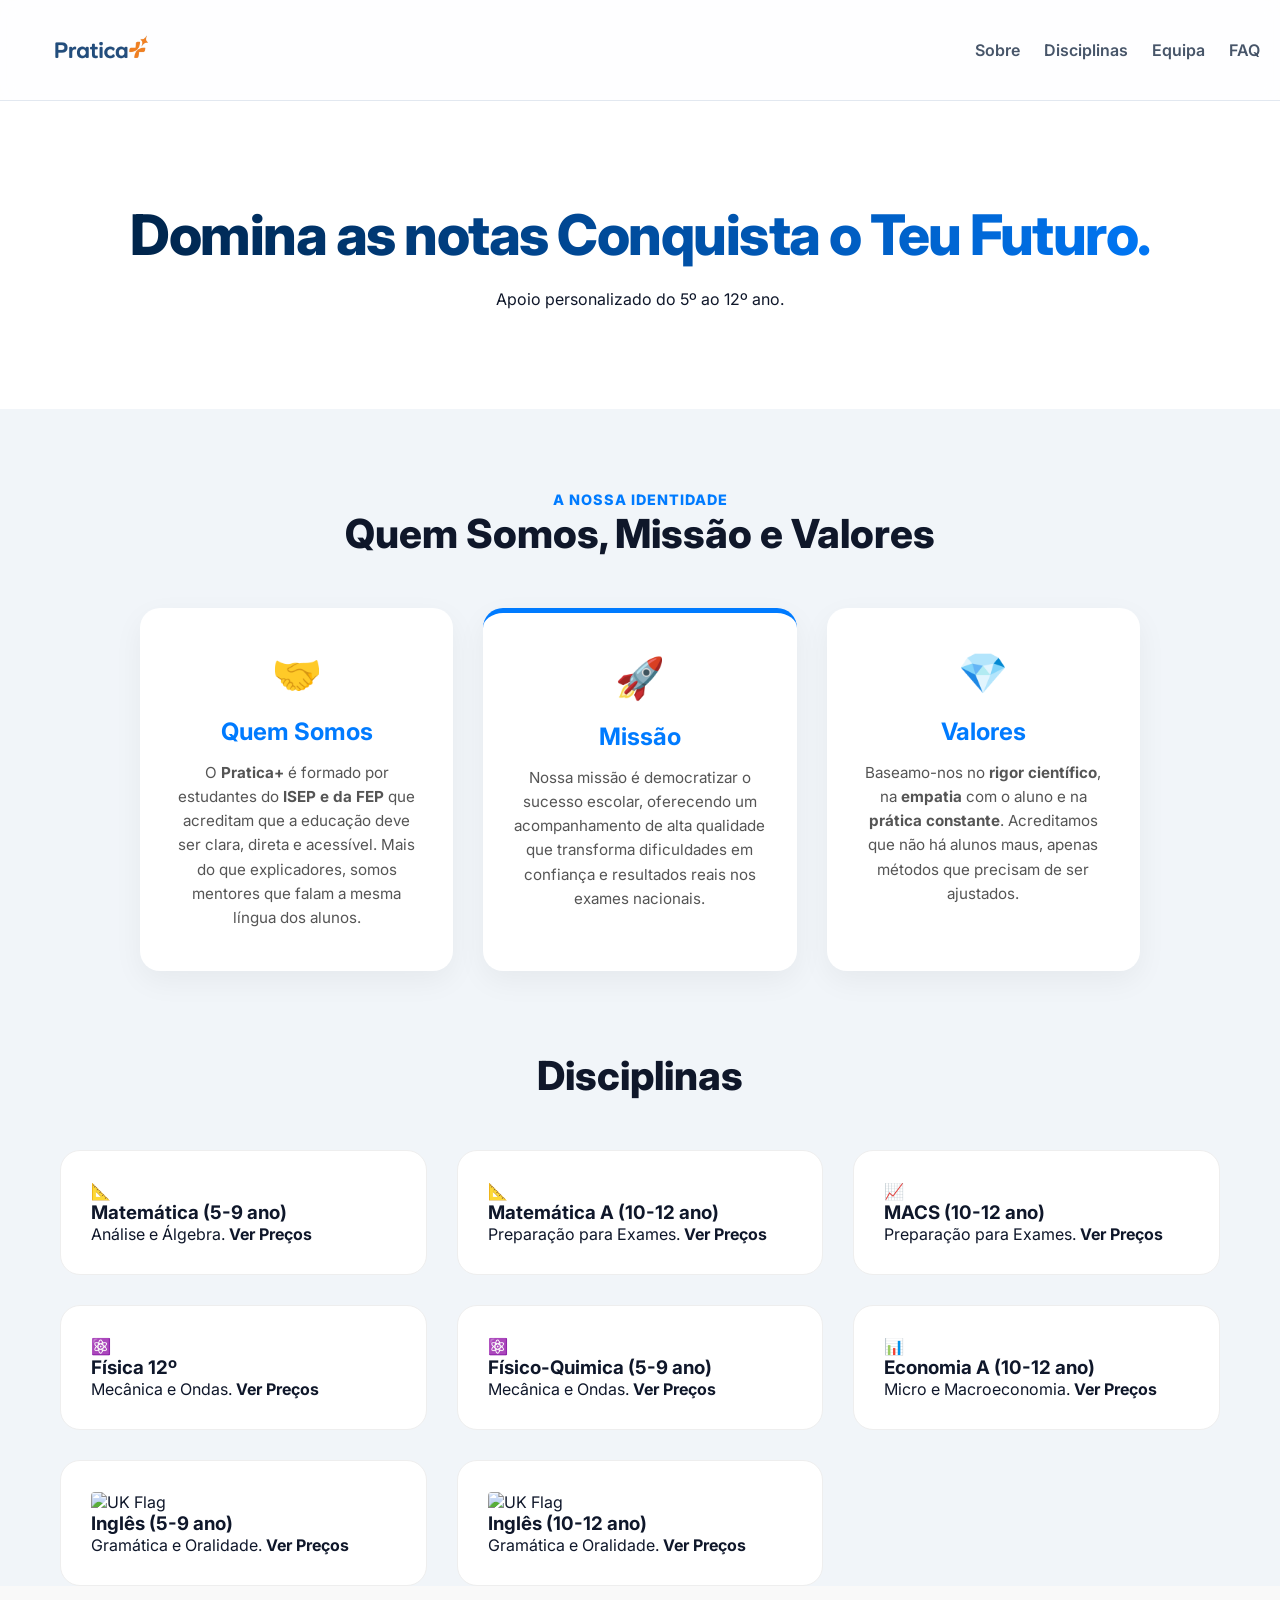
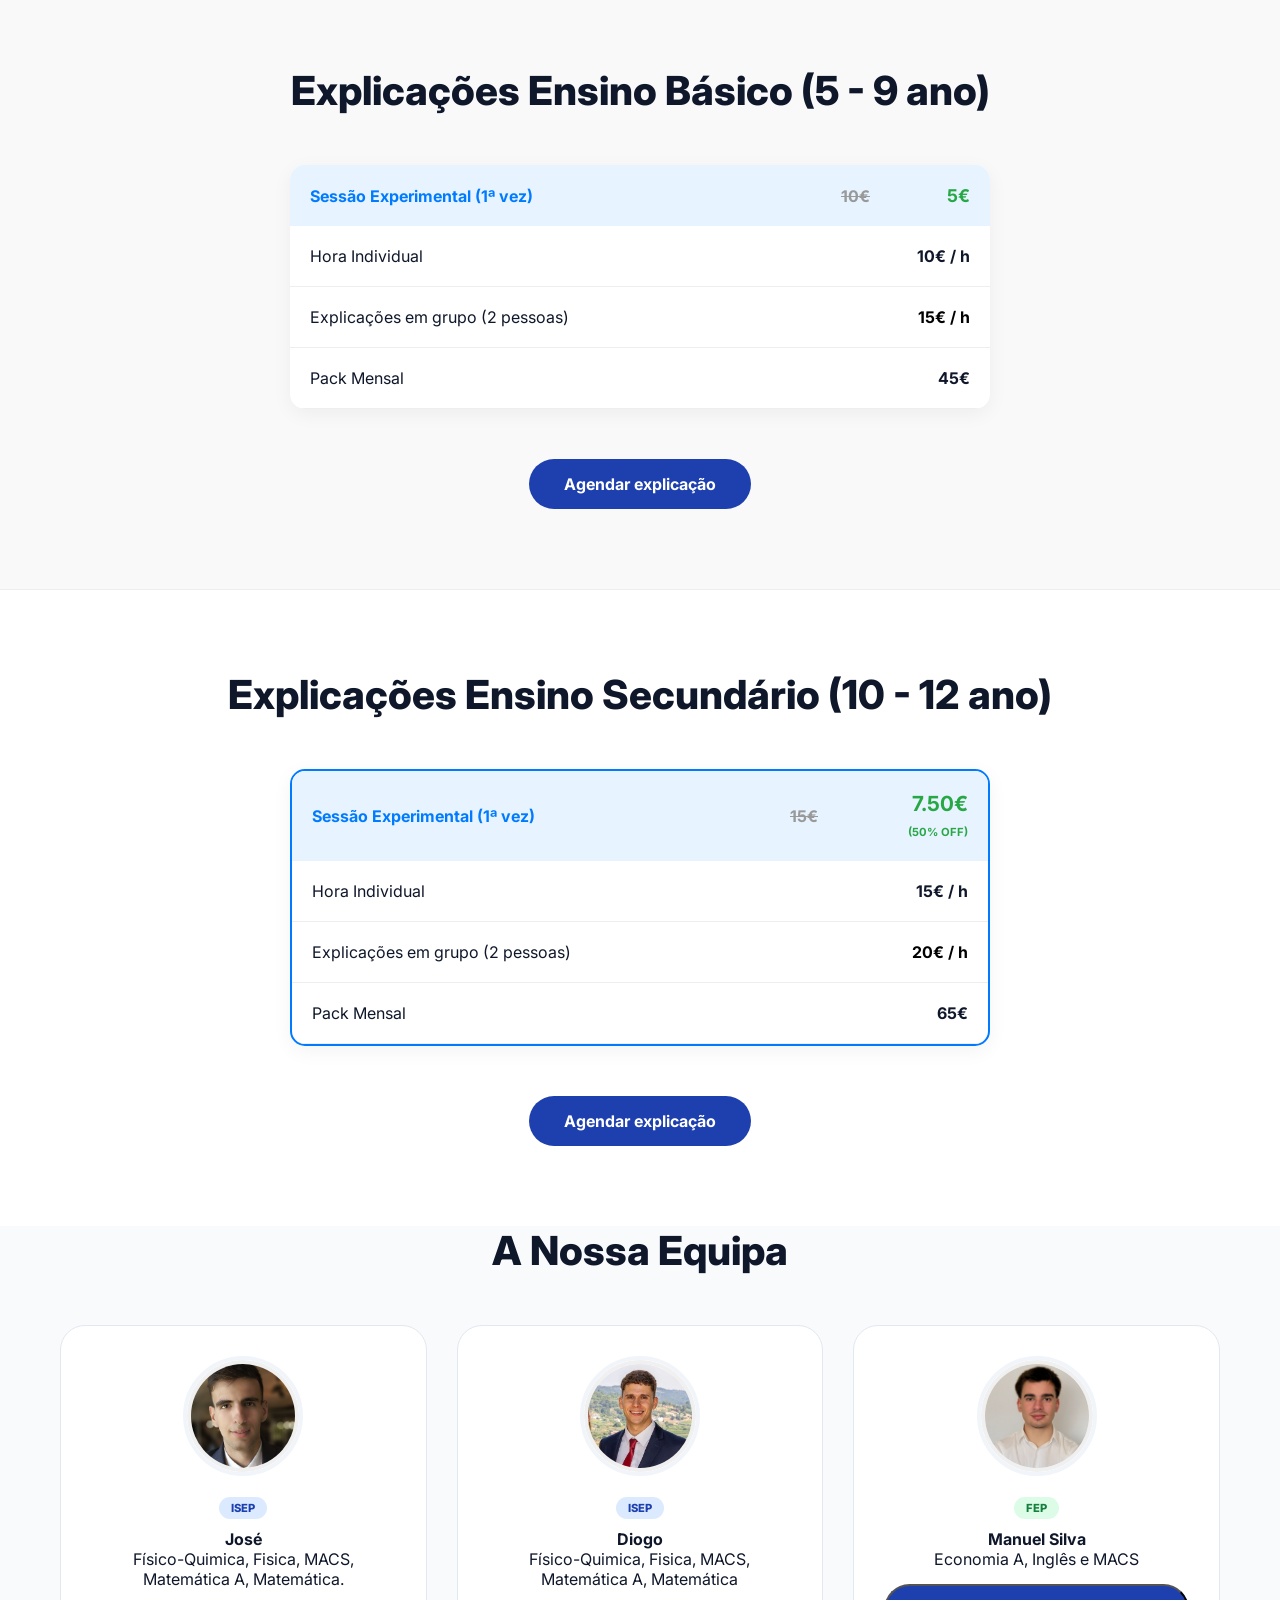
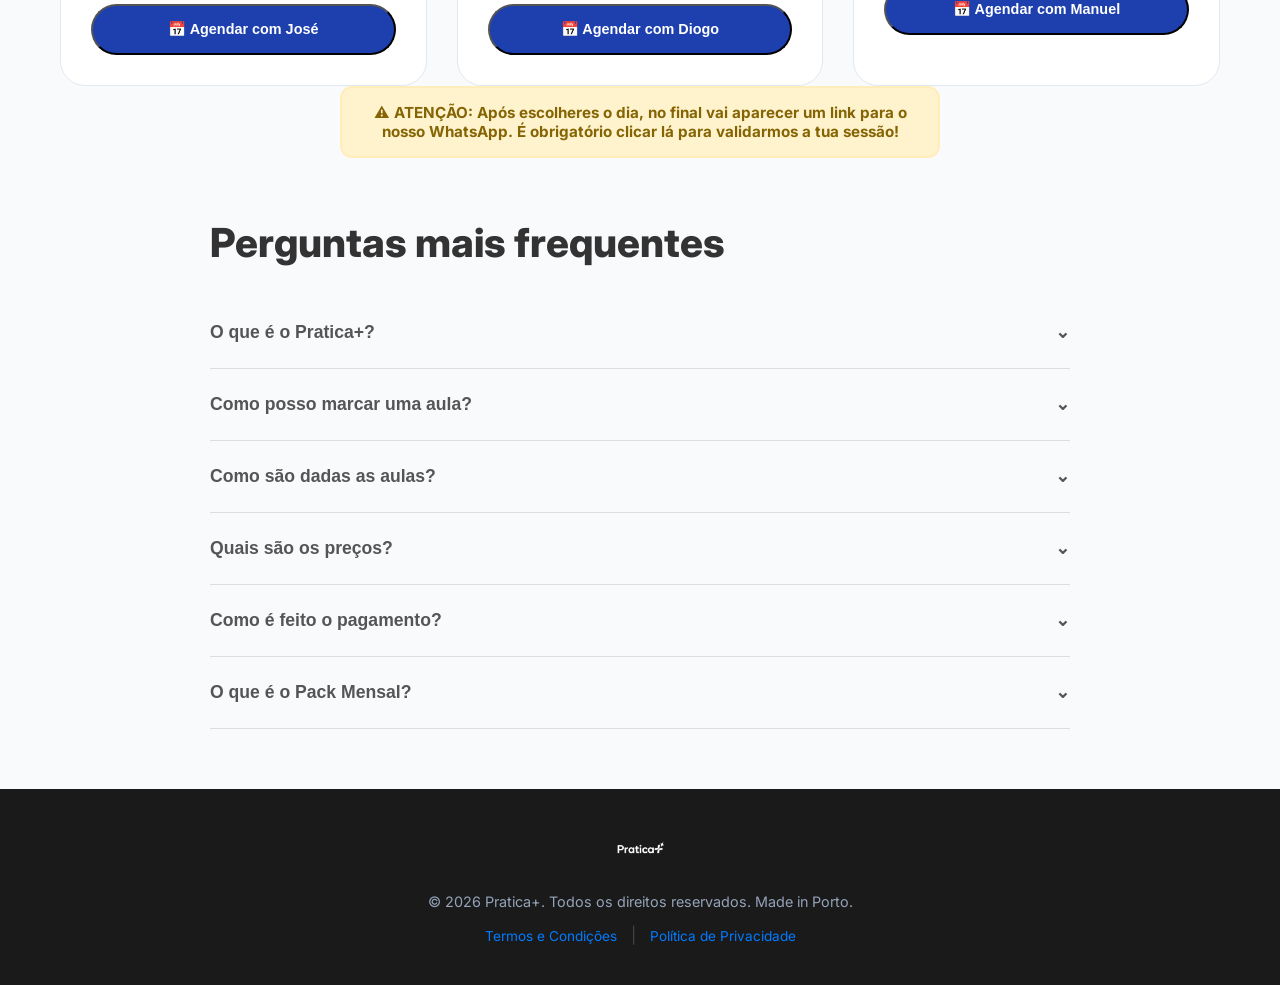
==== index.html @ 40b3d59c "adicionado termos e privacidade" ====
<!DOCTYPE html>
<html lang="pt">
<head>
    <meta charset="UTF-8">
    <meta name="viewport" content="width=device-width, initial-scale=1.0">
    <title>Pratica+</title>
    <link rel="icon" type="image/png" href="imagens/pratica.png">
    
    <link href="https://fonts.googleapis.com/css2?family=Inter:wght@400;600;700;800&display=swap" rel="stylesheet">
    <link rel="stylesheet" href="index.css">
</head>


<body>
<a href="javascript:void(0);" onclick="window.scrollTo({top: 0, behavior: 'smooth'});" id="backToTop" title="Voltar ao topo">
        <img src="imagens/pratica.png" alt="Pratica+"></a>
    <header class="navbar">
        <div class="logo"><img src="imagens/pratica.png"></span></div>
        <nav>
            <a href="#sobre">Sobre</a>
            <a href="#disciplinas">Disciplinas</a>
            <a href="#equipa">Equipa</a>
            <a href="#faq">FAQ</a>
          
        </nav>
    </header>

    <section class="hero">
        <h1>Domina as notas <span class="blue">Conquista o Teu Futuro.</span></h1>
        <p>Apoio personalizado do 5º ao 12º ano.</p>
       
    </section>

<section id="sobre" class="bg-light" style="padding: 80px 20px;">
    <div style="max-width: 1000px; margin: 0 auto; text-align: center;">
        <span style="color: #007bff; font-weight: 800; text-transform: uppercase; font-size: 0.9rem; letter-spacing: 1px;">A Nossa Identidade</span>
        <h2 class="section-title" style="margin-bottom: 50px;">Quem Somos, Missão e Valores</h2>

        <div class="sobre-grid" style="display: grid; grid-template-columns: repeat(auto-fit, minmax(300px, 1fr)); gap: 30px;">
            
            <div class="sobre-card">
                <div class="sobre-icon">🤝</div>
                <h3>Quem Somos</h3>
                <p>O <strong>Pratica+</strong> é formado por estudantes do <strong>ISEP e da FEP</strong> que acreditam que a educação deve ser clara, direta e acessível. Mais do que explicadores, somos mentores que falam a mesma língua dos alunos.</p>
            </div>

            <div class="sobre-card" style="border-top: 5px solid #007bff;">
                <div class="sobre-icon">🚀</div>
                <h3>Missão</h3>
                <p>Nossa missão é democratizar o sucesso escolar, oferecendo um acompanhamento de alta qualidade que transforma dificuldades em confiança e resultados reais nos exames nacionais.</p>
            </div>

            <div class="sobre-card">
                <div class="sobre-icon">💎</div>
                <h3>Valores</h3>
                <p>Baseamo-nos no <strong>rigor científico</strong>, na <strong>empatia</strong> com o aluno e na <strong>prática constante</strong>. Acreditamos que não há alunos maus, apenas métodos que precisam de ser ajustados.</p>
            </div>

        </div>
    </div>
</section>
   <section id="disciplinas" class="bg-light">
        <h2 class="section-title">Disciplinas</h2>
        <div class="grid">
    <a href="#detalhes-exatas" class="card-link">
        <div class="card">
            <div class="icon">📐</div>
            <h3>Matemática (5-9 ano)</h3>
            <p>Análise e Álgebra. <strong>Ver Preços</strong></p>
        </div>
    </a>

    <a href="#detalhes-humanas" class="card-link">
        <div class="card">
            <div class="icon">📐</div>
            <h3>Matemática A (10-12 ano)</h3>
            <p>Preparação para Exames. <strong>Ver Preços</strong></p>
        </div>
    </a>
    <a href="#detalhes-humanas" class="card-link">
        <div class="card">
            <div class="icon">📈</div>
            <h3>MACS (10-12 ano)</h3>
            <p>Preparação para Exames. <strong>Ver Preços</strong></p>
        </div>
    </a>
    
    <a href="#detalhes-humanas" class="card-link">
        <div class="card">
            <div class="icon">⚛️</div>
            <h3>Física 12º</h3>
            <p>Mecânica e Ondas. <strong>Ver Preços</strong></p>
        </div>
    </a>
    <a href="#detalhes-exatas" class="card-link">
        <div class="card">
            <div class="icon">⚛️</div>
            <h3>Físico-Quimica (5-9 ano)</h3>
            <p>Mecânica e Ondas. <strong>Ver Preços</strong></p>
        </div>
    </a>
    <a href="#detalhes-humanas" class="card-link">
        <div class="card">
            <div class="icon">📊</div>
            <h3>Economia A (10-12 ano)</h3>
            <p>Micro e Macroeconomia. <strong>Ver Preços</strong></p>
        </div>
    </a>

      <a href="#detalhes-exatas" class="card-link">
    <div class="card">
        <div class="icon">
            <img src="https://flagcdn.com/w80/gb.png" 
                 alt="UK Flag" 
                 style="width: 45px; height: auto; border-radius: 4px; vertical-align: middle;">
        </div>
        <h3>Inglês (5-9 ano)</h3>
        <p>Gramática e Oralidade. <strong>Ver Preços</strong></p>
    </div>

    <a href="#detalhes-humanas" class="card-link">
    <div class="card">
        <div class="icon">
            <img src="https://flagcdn.com/w80/gb.png" 
                 alt="UK Flag" 
                 style="width: 45px; height: auto; border-radius: 4px; vertical-align: middle;">
        </div>
        <h3>Inglês (10-12 ano)</h3>
        <p>Gramática e Oralidade. <strong>Ver Preços</strong></p>
    </div>
</a>
</div>

<style>
    .card-link { text-decoration: none; color: inherit; display: block; }
    .card:hover { transform: translateY(-5px); border-color: #007bff; transition: 0.3s; }
</style>
    </section>

<section id="detalhes-exatas" style="padding: 80px 20px; background: #f9f9f9; text-align: center; border-bottom: 1px solid #eee;">
    <h2 class="section-title">Explicações Ensino Básico (5 - 9 ano)</h2>
    

    <div class="tabela-container" style="max-width: 700px; margin: 30px auto; background: white; border-radius: 15px; box-shadow: 0 5px 20px rgba(0,0,0,0.05); overflow: hidden;">
        <table style="width: 100%; border-collapse: collapse; text-align: left;">
            <tr style="background: #e7f3ff; color: #007bff; font-weight: bold;">
                <td style="padding: 20px;">Sessão Experimental (1ª vez)</td>
                <td style="padding: 20px; text-decoration: line-through; color: #999; text-align: right;">10€</td>
                <td style="padding: 20px; color: #28a745; font-size: 1.1rem; text-align: right; width: 100px; white-space: nowrap;">
    5€
</td>
            </tr>
            <tr style="border-bottom: 1px solid #eee;">
                <td style="padding: 20px;">Hora Individual</td>
                <td style="padding: 20px; text-align: right;"></td>
                <td style="padding: 20px; font-weight: bold; text-align: right;">10€ / h</td>
            </tr>
            <tr style="border-bottom: 1px solid #eee;">
                <td style="padding: 20px;">Explicações em grupo (2 pessoas)</td>
                <td style="padding: 20px; text-align: right;"></td>
                <td style="padding: 20px; font-weight: bold; color: #000; text-align: right;">15€ / h</td>
            </tr>
             <tr style="border-bottom: 1px solid #eee;">
                <td style="padding: 20px;">Pack Mensal</td>
                <td style="padding: 20px; text-align: right;"></td>
                <td style="padding: 20px; font-weight: bold; text-align: right;">45€ </td>
            </tr>
        </table>
    </div>
    <a href="#equipa" class="btn-main">Agendar explicação</a>
</section>

<section id="detalhes-humanas" style="padding: 80px 20px; background: #ffffff; text-align: center;">
    <h2 class="section-title">Explicações Ensino Secundário (10 - 12 ano)</h2>
    

    <div class="tabela-container" style="max-width: 700px; margin: 30px auto; background: white; border-radius: 15px; border: 2px solid #007bff; box-shadow: 0 5px 20px rgba(0,0,0,0.05); overflow: hidden;">
        <table style="width: 100%; border-collapse: collapse; text-align: left;">
            <tr style="background: #e7f3ff; color: #007bff; font-weight: bold;">
                <td style="padding: 20px;">Sessão Experimental (1ª vez)</td>
                <td style="padding: 20px; text-decoration: line-through; color: #999; text-align: right;">15€</td>
                <td style="padding: 20px; color: #28a745; font-size: 1.3rem; text-align: right; width: 150px;">7.50€ <br><small style="font-size: 0.7rem;">(50% OFF)</small></td>
            </tr>
            <tr style="border-bottom: 1px solid #eee;">
                <td style="padding: 20px;">Hora Individual</td>
                <td style="padding: 20px; text-align: right;"></td>
                <td style="padding: 20px; font-weight: bold; text-align: right;">15€ / h</td>
            </tr>
            <tr style="border-bottom: 1px solid #eee;">
                <td style="padding: 20px;">Explicações em grupo (2 pessoas)</td>
                <td style="padding: 20px; text-align: right;"></td>
                <td style="padding: 20px; font-weight: bold; color: #000; text-align: right;">20€ / h</td>
            </tr>
             <tr style="border-bottom: 1px solid #eee;">
                <td style="padding: 20px;">Pack Mensal</td>
                <td style="padding: 20px; text-align: right;"></td>
                <td style="padding: 20px; font-weight: bold; text-align: right;">65€ </td>
            </tr>
        </table>
    </div>
    <a href="#equipa" class="btn-main">Agendar explicação</a>
</section>

    <section id="equipa">
    <h2 class="section-title">A Nossa Equipa</h2>
    <div class="team-grid">
        <div class="member">
            <div class="photo-container">
                <img src="imagens/ze.png" alt="José" class="member-photo">
            </div>
            <span class="tag isep">ISEP</span>
            <h4>José</h4>
            <p>Físico-Quimica, Fisica, MACS, Matemática A, Matemática.</p>
            <button onclick="jose()" class="btn-main" style="margin-top: 15px; width: 100%; font-size: 0.9rem; cursor: pointer;">
                📅 Agendar com José
            </button>
        </div>

        <div class="member">
            <div class="photo-container">
                <img src="imagens/diogo.jpeg" alt="Diogo" class="member-photo">
            </div>
            <span class="tag isep">ISEP</span>
            <h4>Diogo</h4>
            <p>Físico-Quimica, Fisica, MACS, Matemática A, Matemática</p>
            <button onclick="diogo()" class="btn-main" style="margin-top: 15px; width: 100%; font-size: 0.9rem; cursor: pointer;">
                📅 Agendar com Diogo
            </button>
        </div>

        <div class="member">
            <div class="photo-container">
                <img src="imagens/manu.jpg" alt="Manuel Silva" class="member-photo">
            </div>
            <span class="tag fep">FEP</span>
            <h4>Manuel Silva</h4>
            <p>Economia A, Inglês e MACS</p>
            <button onclick="manu()" class="btn-main" style="margin-top: 15px; width: 100%; font-size: 0.9rem; cursor: pointer;">
                📅 Agendar com Manuel
            
            </button>
        </div>
    </div>
</section>



    <div style="background: #fff3cd; color: #856404; padding: 15px; border-radius: 12px; max-width: 600px; margin: 0 auto; border: 2px solid #ffeeba; text-align: center;">
        <p style="margin: 0; font-weight: bold; font-size: 0.95rem;">
            ⚠️ ATENÇÃO: Após escolheres o dia, no final vai aparecer um link para o nosso WhatsApp. 
            É obrigatório clicar lá para validarmos a tua sessão!
        </p>
    </div>
</section>

<link href="https://assets.calendly.com/assets/external/widget.css" rel="stylesheet">
<script src="https://assets.calendly.com/assets/external/widget.js" type="text/javascript" async></script>

<script>
    function abrirCalendario() {
        // Verifica se o script do Calendly carregou antes de tentar abrir
        if (typeof Calendly !== 'undefined') {
            Calendly.initPopupWidget({
                url: 'https://calendly.com/pratica-mais-26'
            });
        } else {
            // Se o script falhar por causa do navegador, ele abre o link numa nova aba
            window.open('https://calendly.com/pratica-mais-26', '_blank');
        }
        return false;
    }
</script>

 <section id="faq" style="padding: 60px 20px; max-width: 900px; margin: 0 auto; font-family: 'Inter', sans-serif;">
    <h2 class="section-title" style="text-align: left; margin-bottom: 30px; color: #333;">Perguntas mais frequentes</h2>
    
    <div class="faq-container">
        <div class="faq-item" style="border-bottom: 1px solid #ddd; padding: 15px 0;">
            <button onclick="toggleFAQ(this)" style="width: 100%; background: none; border: none; display: flex; justify-content: space-between; align-items: center; cursor: pointer; padding: 10px 0; font-size: 1.1rem; font-weight: 600; color: #555; text-align: left;">
                O que é o Pratica+?
                <span class="icon">⌄</span>
            </button>
            <div class="faq-answer" style="max-height: 0; overflow: hidden; transition: max-height 0.3s ease-out; color: #666; line-height: 1.6;">
                <p style="padding-top: 10px;">O Pratica+ é um projeto de apoio escolar focado em resultados, criado por estudantes do ISEP e da FEP para ajudar alunos do 5º ao 12º ano a superar dificuldades e subir as notas.</p>
            </div>
        </div>

        <div class="faq-item" style="border-bottom: 1px solid #ddd; padding: 15px 0;">
            <button onclick="toggleFAQ(this)" style="width: 100%; background: none; border: none; display: flex; justify-content: space-between; align-items: center; cursor: pointer; padding: 10px 0; font-size: 1.1rem; font-weight: 600; color: #555; text-align: left;">
                Como posso marcar uma aula?
                <span class="icon">⌄</span>
            </button>
            <div class="faq-answer" style="max-height: 0; overflow: hidden; transition: max-height 0.3s ease-out; color: #666; line-height: 1.6;">
                <p style="padding-top: 10px;">Basta clicares no botão "Agendar" do teu explicador favorito. Escolhes o horário no calendário e, no final, falas connosco pelo WhatsApp para validar!</p>
            </div>
        </div>

        <div class="faq-item" style="border-bottom: 1px solid #ddd; padding: 15px 0;">
            <button onclick="toggleFAQ(this)" style="width: 100%; background: none; border: none; display: flex; justify-content: space-between; align-items: center; cursor: pointer; padding: 10px 0; font-size: 1.1rem; font-weight: 600; color: #555; text-align: left;">
                Como são dadas as aulas?
                <span class="icon">⌄</span>
            </button>
            <div class="faq-answer" style="max-height: 0; overflow: hidden; transition: max-height 0.3s ease-out; color: #666; line-height: 1.6;">
                <p style="padding-top: 10px;">As aulas são online e focadas na resolução de exercícios práticos e esclarecimento de dúvidas específicas da matéria dada na escola.</p>
            </div>
        </div>

        <div class="faq-item" style="border-bottom: 1px solid #ddd; padding: 15px 0;">
            <button onclick="toggleFAQ(this)" style="width: 100%; background: none; border: none; display: flex; justify-content: space-between; align-items: center; cursor: pointer; padding: 10px 0; font-size: 1.1rem; font-weight: 600; color: #555; text-align: left;">
                Quais são os preços?
                <span class="icon">⌄</span>
            </button>
            <div class="faq-answer" style="max-height: 0; overflow: hidden; transition: max-height 0.3s ease-out; color: #666; line-height: 1.6;">
                <p style="padding-top: 10px;">Temos preços a partir de 10€/h, com 50% de desconto na primeira sessão experimental. Consulta as tabelas de cada disciplina acima para mais detalhes.</p>
            </div>
        </div>
         <div class="faq-item" style="border-bottom: 1px solid #ddd; padding: 15px 0;">
            <button onclick="toggleFAQ(this)" style="width: 100%; background: none; border: none; display: flex; justify-content: space-between; align-items: center; cursor: pointer; padding: 10px 0; font-size: 1.1rem; font-weight: 600; color: #555; text-align: left;">
                Como é feito o pagamento?
                <span class="icon">⌄</span>
            </button>
            <div class="faq-answer" style="max-height: 0; overflow: hidden; transition: max-height 0.3s ease-out; color: #666; line-height: 1.6;">
                    <p style="padding-top: 10px;">O pagamento é feito através do MBway após a confirmação da marcação da aula com o professor.</p>
                </div>
            </div>
        </div>
        </div>
         <div class="faq-item" style="border-bottom: 1px solid #ddd; padding: 15px 0;">
            <button onclick="toggleFAQ(this)" style="width: 100%; background: none; border: none; display: flex; justify-content: space-between; align-items: center; cursor: pointer; padding: 10px 0; font-size: 1.1rem; font-weight: 600; color: #555; text-align: left;">
                O que é o Pack Mensal?
                <span class="icon">⌄</span>
            </button>
            <div class="faq-answer" style="max-height: 0; overflow: hidden; transition: max-height 0.3s ease-out; color: #666; line-height: 1.6;">
                    <p style="padding-top: 10px;">O Pack Mensal é um pacote que inclui 4 aulas individuais mais acompanhamento via online sempre que surjam dúvidas.</p>
                </div>
            </div>
        </div>
    </div>
</section>

    </div>
</section>

<footer style="background: #1a1a1b; color: #fff; padding: 40px 20px; text-align: center;">
    <div style="max-width: 1000px; margin: 0 auto;">
        <img src="imagens/pratica.png" alt="Pratica+" style="height: 40px; filter: brightness(0) invert(1); margin-bottom: 20px;">
        <p style="color: #94a3b8; font-size: 0.9rem;">&copy; 2026 Pratica+. Todos os direitos reservados. Made in Porto.</p>
        <div style="margin-top: 15px;">
            <a href="termos.html" style="color: #007bff; text-decoration: none; font-size: 0.85rem; margin: 0 10px;">Termos e Condições</a>
            <span style="color: #444;">|</span>
            <a href="termos.html#privacidade" style="color: #007bff; text-decoration: none; font-size: 0.85rem; margin: 0 10px;">Política de Privacidade</a>
        </div>
    </div>
</footer>

<script src="index.js"></script>
</body>
</html>
---- index.css ----
:root {
    --primary: #1e40af;
    --secondary: #15803d;
    --accent: #f97316;
    --dark: #0f172a;
    --light: #f8fafc;
}

* { margin: 0; padding: 0; box-sizing: border-box; }
body { font-family: 'Inter', sans-serif; background: var(--light); color: var(--dark); scroll-behavior: smooth; }

/* Navbar */
html {
    scroll-behavior: smooth;
}
#backToTop {
    position: fixed;
    bottom: 30px;
    right: 30px;
    width: 60px;
    height: 60px;
    background-color: white;
    border-radius: 50%;
    box-shadow: 0 4px 15px rgba(0,0,0,0.15);
    display: flex;
    align-items: center;
    justify-content: center;
    z-index: 1000;
    transition: all 0.3s ease;
    border: 2px solid #e7f3ff;
    padding: 10px;
    cursor: pointer; /* Garante que o rato vira a "mãozinha" */
    z-index: 9999;   /* Força o botão a ficar à frente de TUDO */
    text-decoration: none;
}

#backToTop img {
    width: 100%;
    height: auto;
    object-fit: contain;
}

#backToTop:hover {
    transform: translateY(-5px) scale(1.1);
    box-shadow: 0 6px 20px rgba(0,0,0,0.2);
    border-color: #007bff;
}

/* Container para permitir scroll se a tabela for maior que o ecrã */
.tabela-container {
    overflow-x: auto;
    width: 100%;
    -webkit-overflow-scrolling: touch; /* Scroll suave no iPhone */
}

table {
    min-width: 320px; /* Garante que a tabela não "encolhe" até ficar ilegível */
    border-collapse: collapse;
}

/* Ajuste para ecrãs pequenos */
@media (max-width: 480px) {
    td {
        padding: 12px 8px !important; /* Diminui o espaço interno das células */
        font-size: 0.85rem; /* Diminui um pouco o texto */
    }
    
    .tabela-container td:last-child {
        width: 80px !important; /* Dá um tamanho fixo menor à coluna do preço final */
    }
}

/* Garante que o scroll é suave ao clicar no link # */
html {
    scroll-behavior: smooth;
}
.sobre-card {
        background: white;
        padding: 40px 30px;
        border-radius: 20px;
        box-shadow: 0 10px 30px rgba(0,0,0,0.05);
        transition: transform 0.3s ease;
        text-align: center;
    }
    .sobre-card:hover {
        transform: translateY(-10px);
    }
    .sobre-icon {
        font-size: 2.5rem;
        margin-bottom: 20px;
    }
    .sobre-card h3 {
        color: #007bff;
        margin-bottom: 15px;
        font-size: 1.5rem;
    }
    .sobre-card p {
        color: #555;
        line-height: 1.6;
        font-size: 0.95rem;
    }
.navbar {
    background: white;
    /* REDUZI O PADDING VERTICAL PARA COMPENSAR A IMAGEM MAIOR */
    padding: 10px 5%;    /* Padding vertical reduzido para 0.1rem (antes era 0.5rem) */
    display: flex;
    justify-content: space-between; /* Empurra o logo para a esquerda e o menu para a direita */
    align-items: center;            /* Centraliza verticalmente o logo e o menu */
    position: sticky;
    top: 0;
    z-index: 100;
    border-bottom: 1px solid #e2e8f0;
    background: rgba(255, 255, 255, 0.8); /* Branco transparente */
    backdrop-filter: blur(10px); /* Efeito de vidro fosco */

    padding: 10px 20px;
    flex-wrap: wrap; /* Permite que os elementos "quebrem" para a linha de baixo se necessário */
}
.grid, .team-grid {
    display: grid;
    /* Isto diz: "Cria colunas com pelo menos 300px, mas se não houver espaço, mete só uma" */
    grid-template-columns: repeat(auto-fit, minmax(300px, 1fr));
    gap: 20px;
}
/* Regras para o logo e a imagem dentro dele (AUMENTADO) */
.logo {
    display: flex;
    align-items: center; /* Centraliza verticalmente se necessário */
    text-decoration: none; /* Remove sublinhado se houver um link */
    
    /* Outros ajustes opcionais: */
    margin-right: 15px;    /* Adiciona um espaço opcional entre o logo e o texto, se houver */
}
.logo img {
    /* ESTE É O AJUSTE PRINCIPAL PARA AUMENTAR O LOGO */
    height: auto;          /* Aumentei a altura para 60px (antes era 40px) */
    width: 160px;            /* Mantém a proporção da imagem (não a distorce) */
    
    /* Outros ajustes opcionais: */
    display: block;
    object-fit: contain;         /* Remove margens extras da imagem */
}
.blue { color: var(--primary); }
nav a { margin-left: 20px; text-decoration: none; color: #475569; font-weight: 600; transition: 0.3s; }
.btn-nav { background: var(--accent); color: white !important; padding: 8px 18px; border-radius: 50px; }

/* Hero */
.hero { padding: 100px 5%; text-align: center; background: white; }
.hero h1 { font-size: 3.5rem; font-weight: 800; margin-bottom: 20px; letter-spacing: -1.5px; background: linear-gradient(90deg, #001f3f, #007bff);
    -webkit-background-clip: text;
    background-clip: text;
    -webkit-text-fill-color: transparent;
    font-weight: 800;}
.btn-main { display: inline-block; background: var(--primary); color: white; padding: 15px 35px; border-radius: 50px; text-decoration: none; font-weight: 700; margin-top: 20px; transition: 0.3s; }

/* Grid e Cards */
.section-title { text-align: center; font-size: 2.5rem; margin-bottom: 50px; font-weight: 800; }
.bg-light { background: #f1f5f9; }
.grid, .team-grid { display: grid; grid-template-columns: repeat(auto-fit, minmax(280px, 1fr)); gap: 30px; max-width: 1200px; margin: 0 auto; padding: 0 20px; }

.card { background: white; padding: 30px; border-radius: 20px; border: 1px solid #e2e8f0; transition: 0.3s; transition: all 0.3s cubic-bezier(0.25, 0.8, 0.25, 1);
    border: 1px solid #eee; }
.card:hover { transform: translateY(-8px); box-shadow: 0 15px 30px rgba(0,0,0,0.1); border-color: #007bff; }

/* Equipa */
.member { background: white; padding: 30px; border-radius: 25px; text-align: center; border: 1px solid #e2e8f0; transition: 0.3s; }
.member:hover { border-color: var(--primary); }
.photo-container { width: 120px; height: 120px; margin: 0 auto 20px; border-radius: 50%; overflow: hidden; border: 4px solid #f1f5f9; }
.member-photo { width: 100%; height: 100%; object-fit: cover; border-radius: 50%; /* Círculo perfeito */
    object-fit: cover;
    border: 4px solid #f0f0f0;
    transition: border-color 0.3s; }
.tag { font-size: 0.7rem; font-weight: 800; padding: 4px 12px; border-radius: 50px; margin-bottom: 10px; display: inline-block; }
.isep { background: #dbeafe; color: var(--primary); }
.fep { background: #dcfce7; color: var(--secondary); }

/* Contacto */
/* Estilo para a nova secção de agendamento */
.calendly-inline-widget {
    margin-top: 30px;
    border-radius: 20px;
    overflow: hidden;
    border: 1px solid #020202;
    display: flex;
    justify-content: center;
    margin: 25px auto;
}

.suporte-agendamento {
    margin-top: 40px;
    padding-top: 20px;
    border-top: 1px solid rgba(255,255,255,0.1);
}

.btn-whatsapp-small {
    display: inline-block;
    background: #22c55e;
    color: white;
    padding: 10px 25px;
    border-radius: 50px;
    text-decoration: none;
    font-weight: 600;
    font-size: 0.9rem;
    margin-top: 15px;
    transition: 0.3s;
}

.btn-whatsapp-small:hover {
    background: #16a34a;
    transform: translateY(-2px);
}
footer { text-align: center; padding: 30px; color: #94a3b8; }
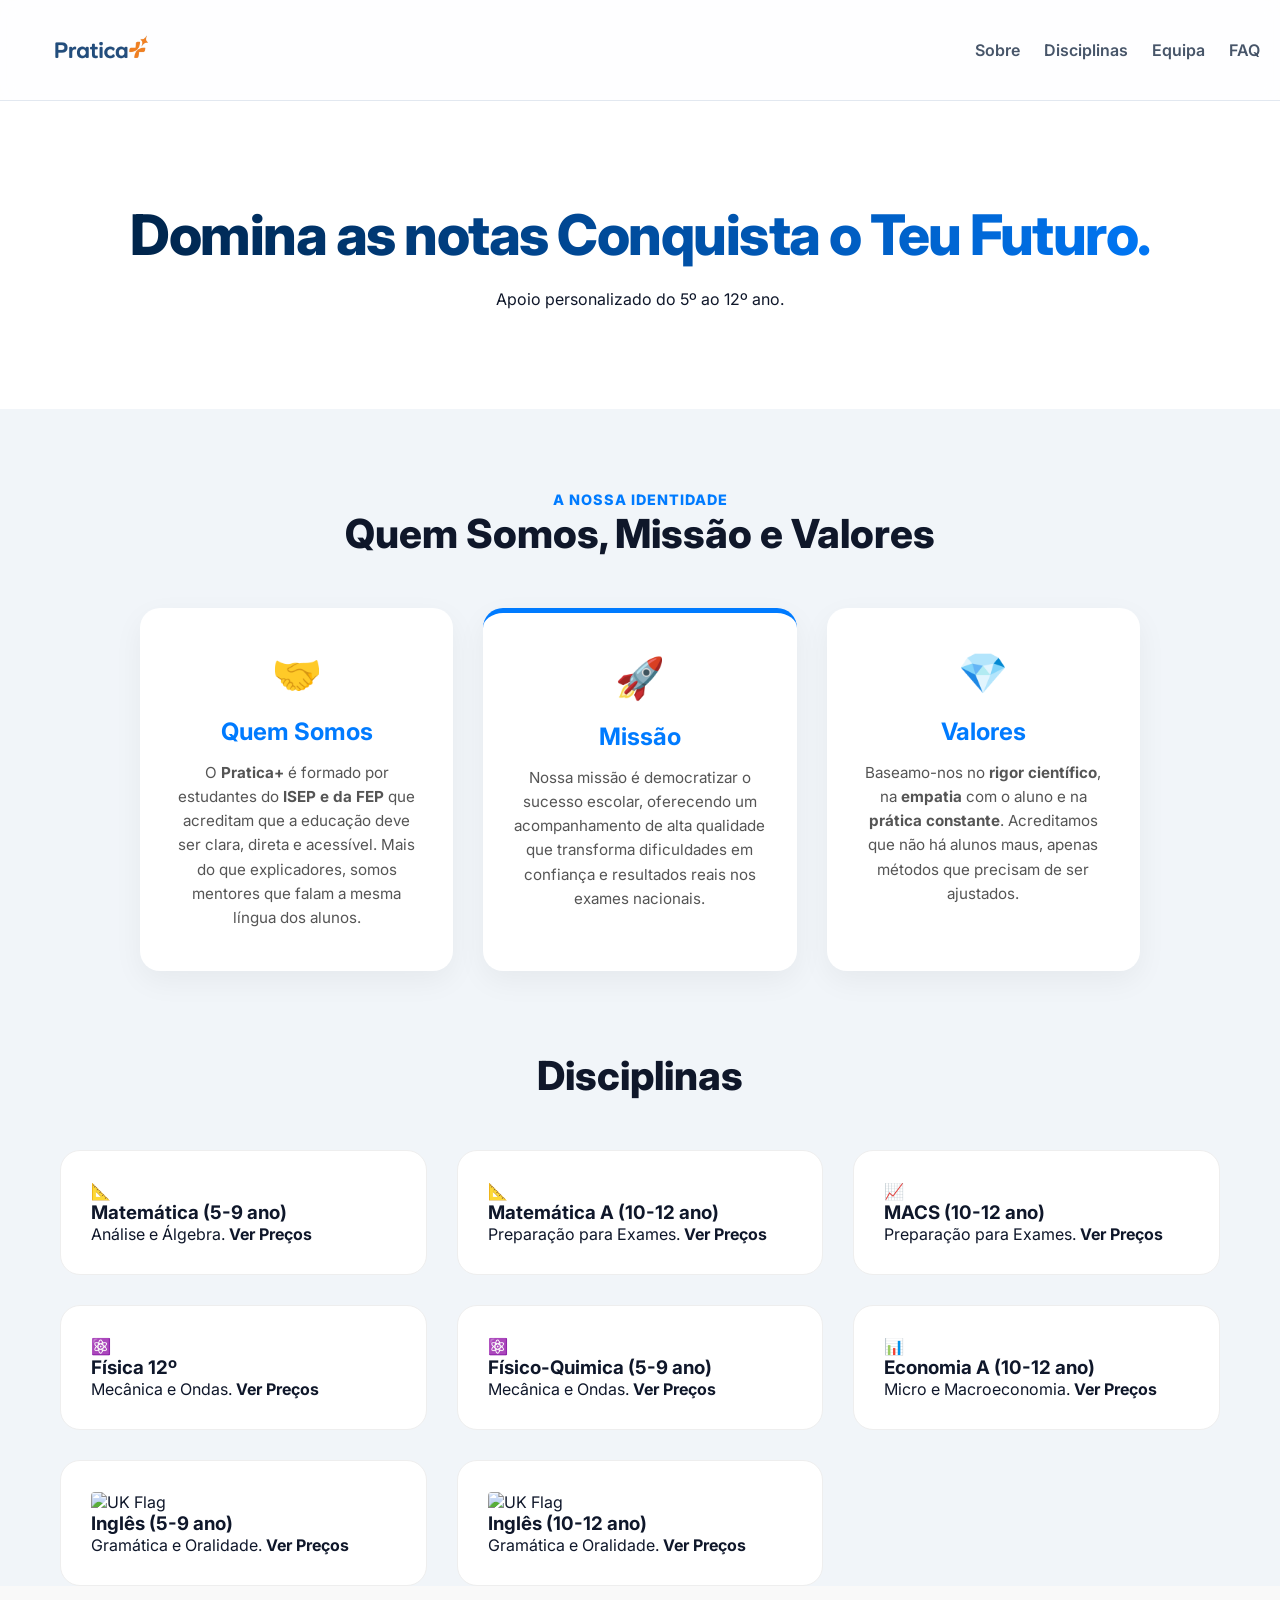
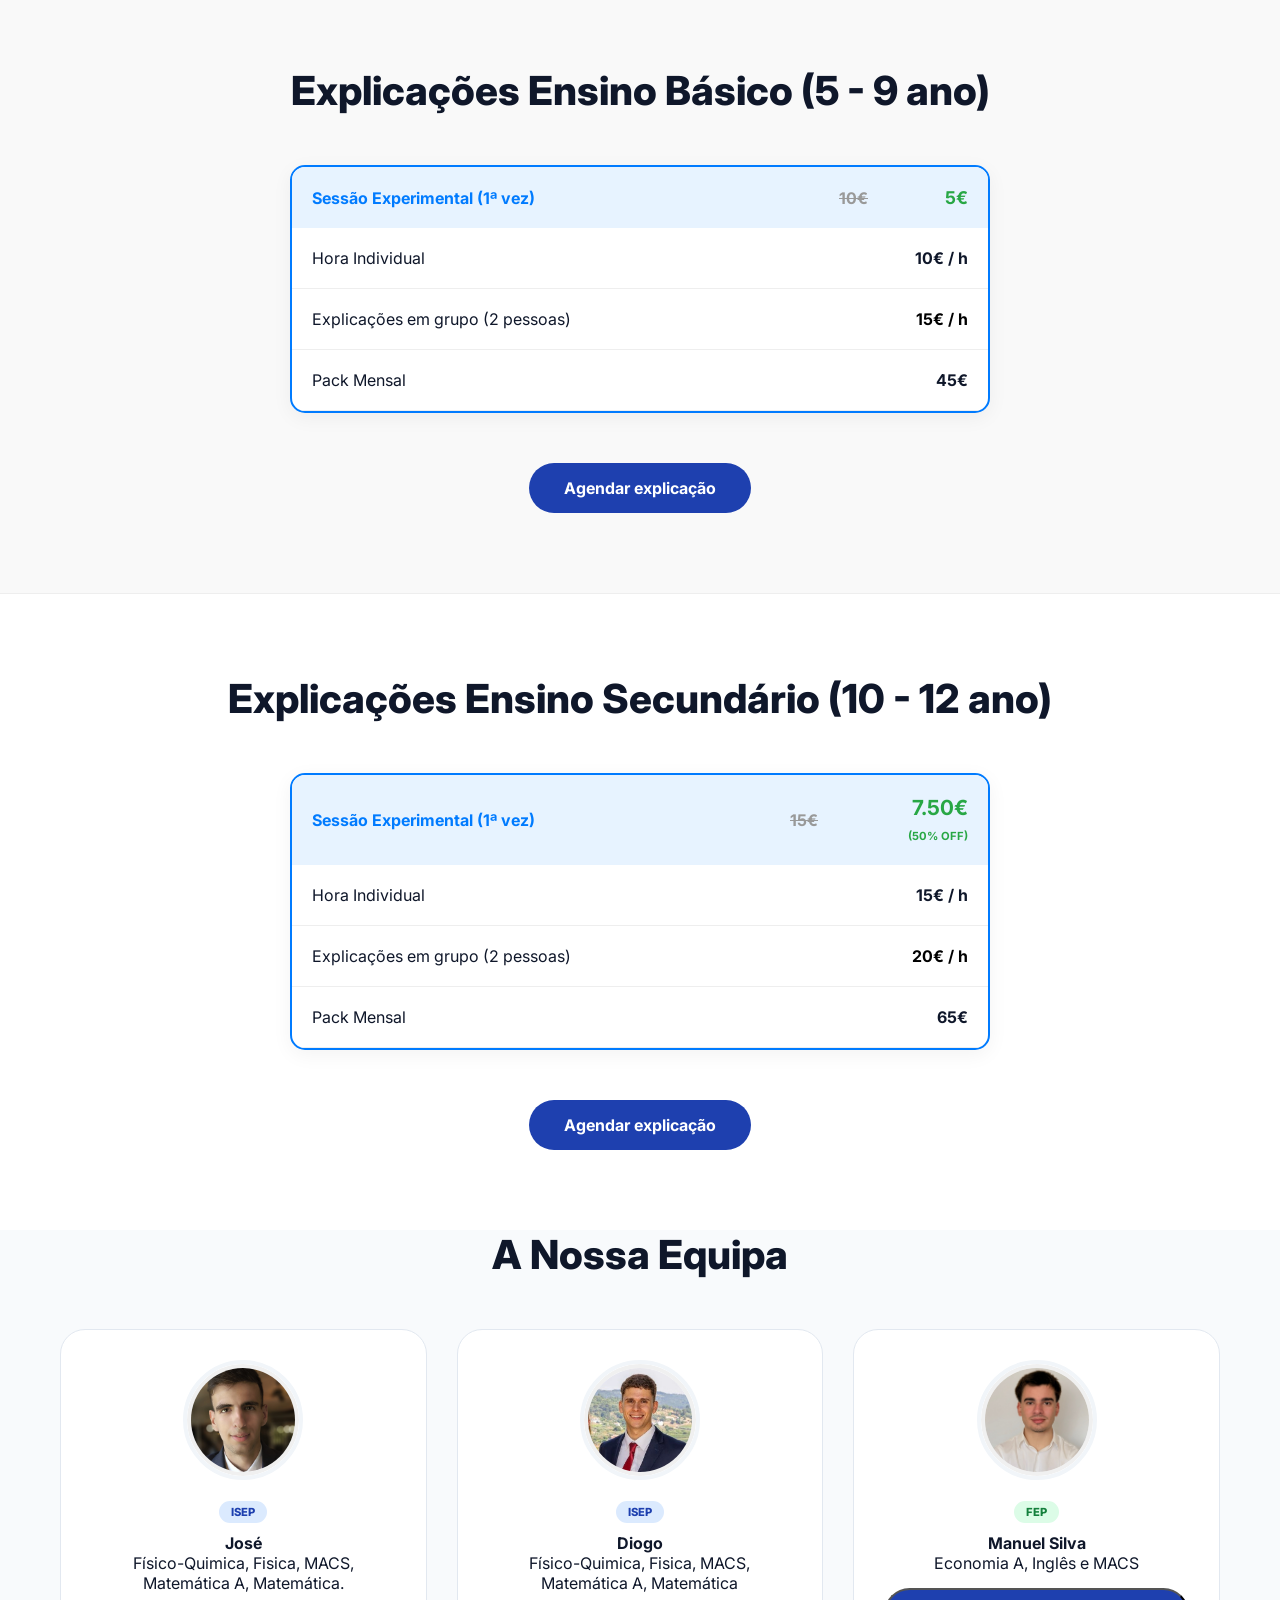
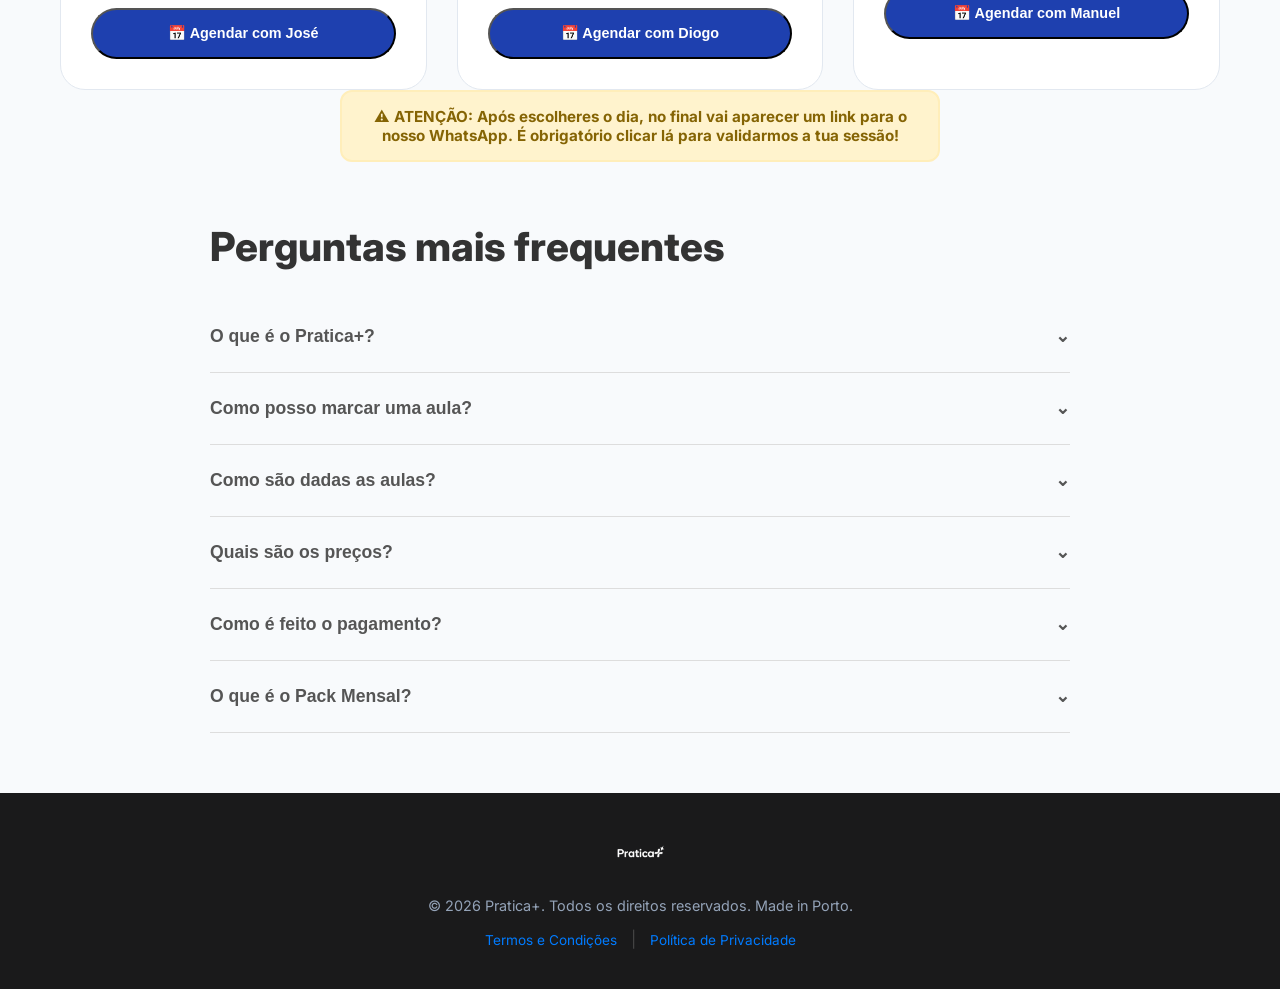
==== commit fff0c56e: "Tabelas iguais" ====
--- a/index.html
+++ b/index.html
@@ -141,7 +141,7 @@
     <h2 class="section-title">Explicações Ensino Básico (5 - 9 ano)</h2>
     
 
-    <div class="tabela-container" style="max-width: 700px; margin: 30px auto; background: white; border-radius: 15px; box-shadow: 0 5px 20px rgba(0,0,0,0.05); overflow: hidden;">
+    <div class="tabela-container" style="max-width: 700px; margin: 30px auto; background: white; border-radius: 15px; border: 2px solid #007bff; box-shadow: 0 5px 20px rgba(0,0,0,0.05); overflow: hidden;">
         <table style="width: 100%; border-collapse: collapse; text-align: left;">
             <tr style="background: #e7f3ff; color: #007bff; font-weight: bold;">
                 <td style="padding: 20px;">Sessão Experimental (1ª vez)</td>
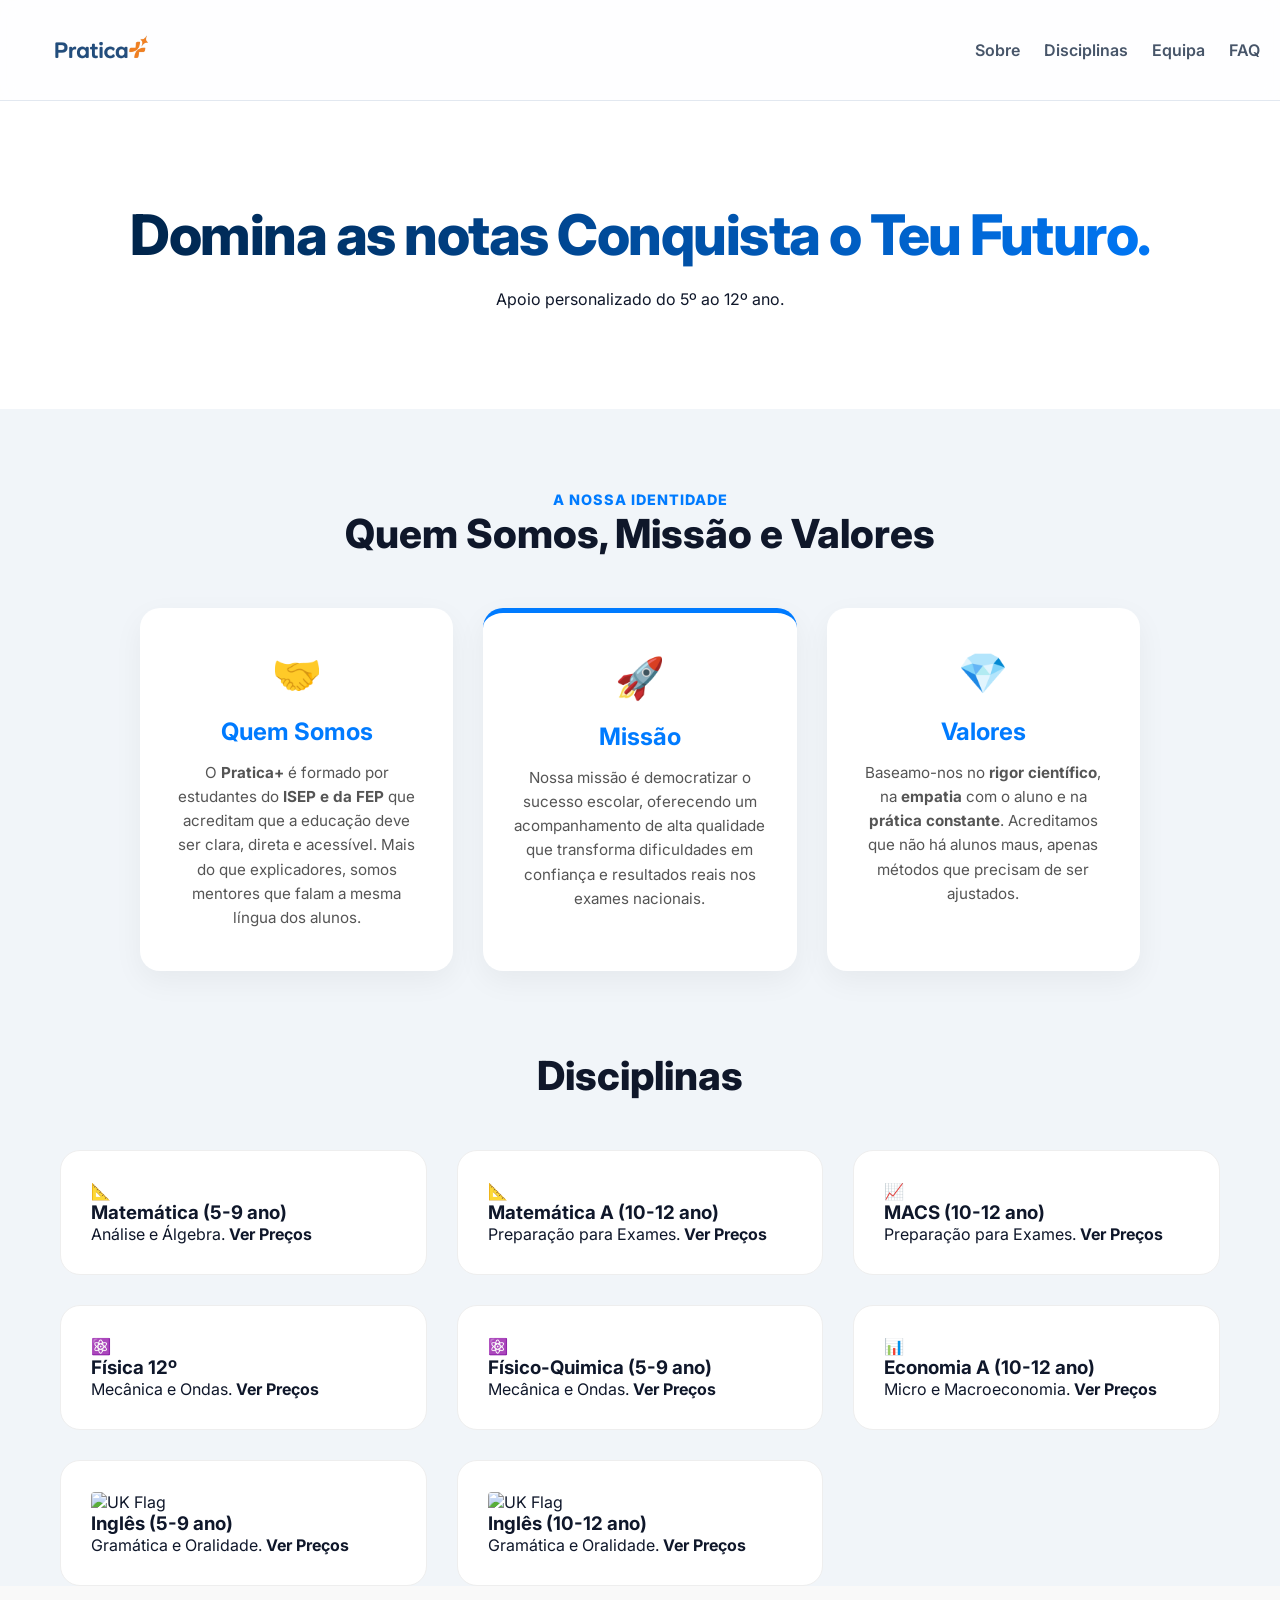
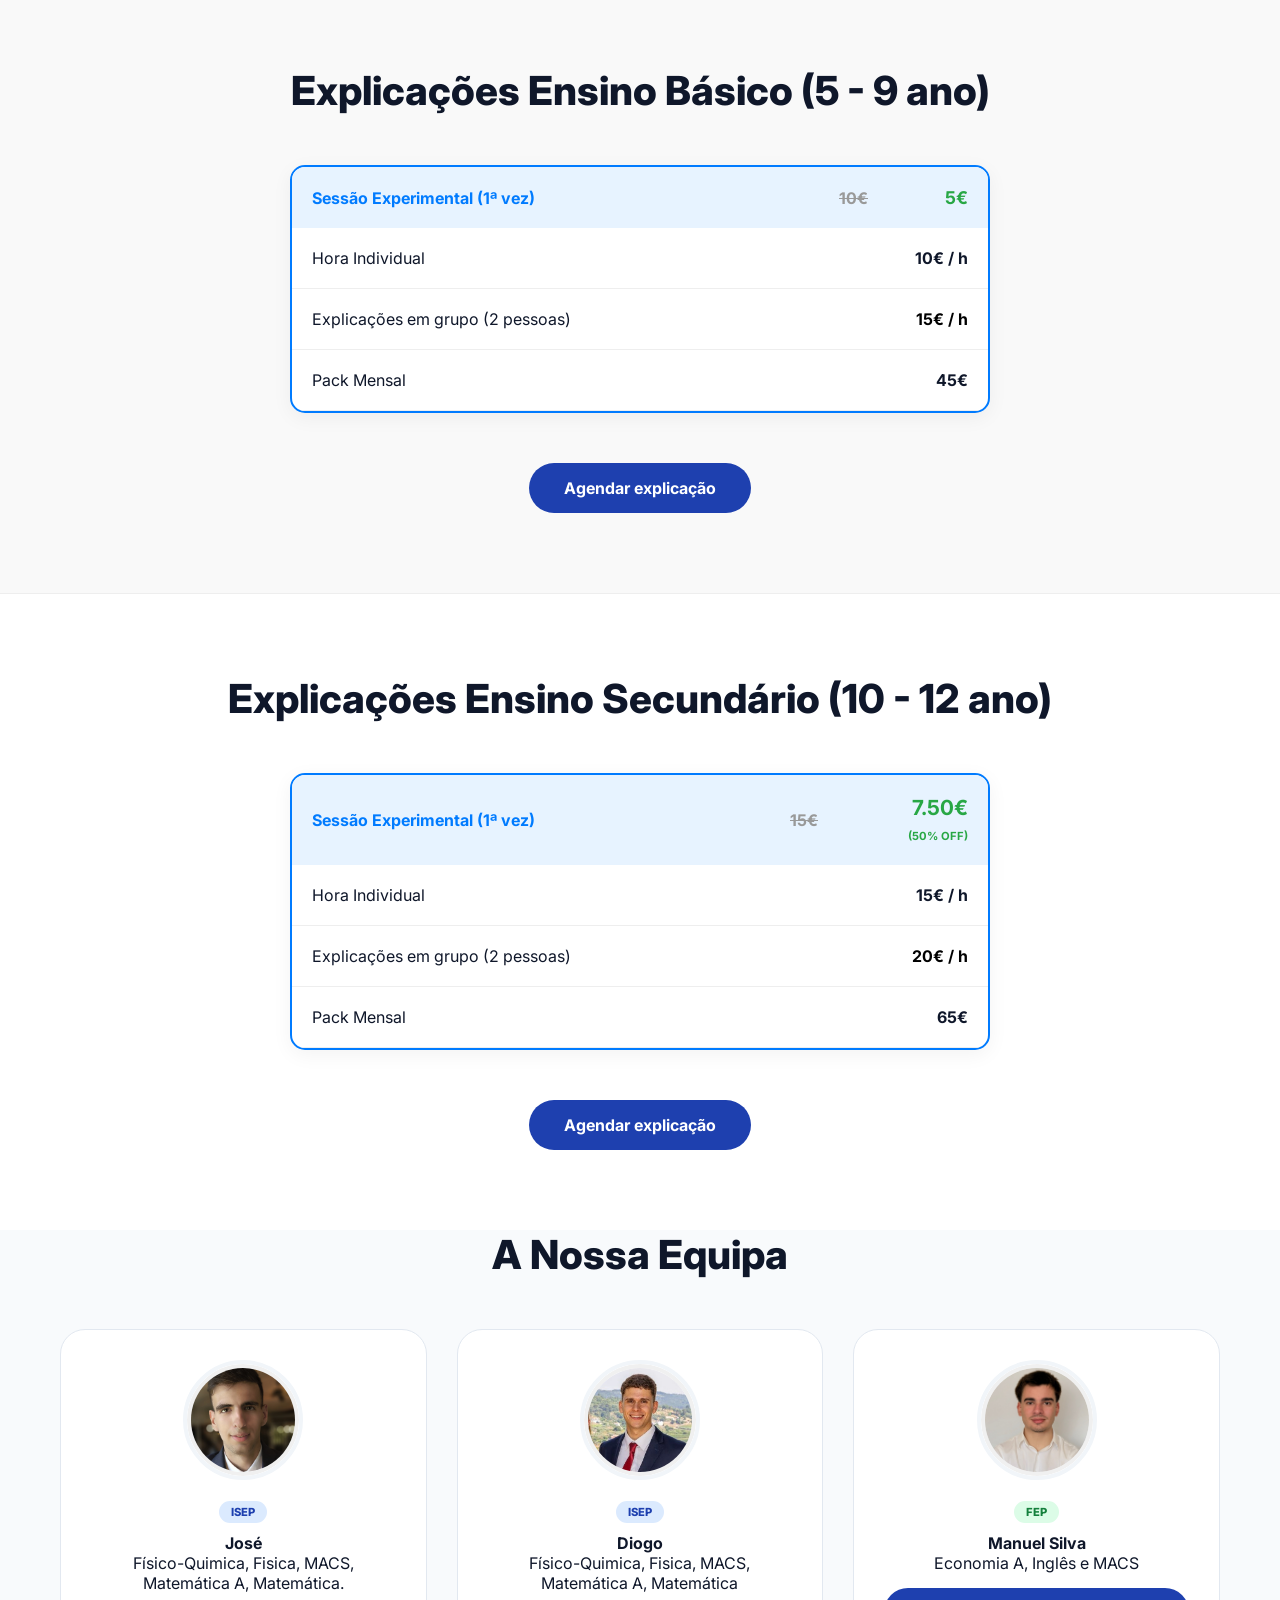
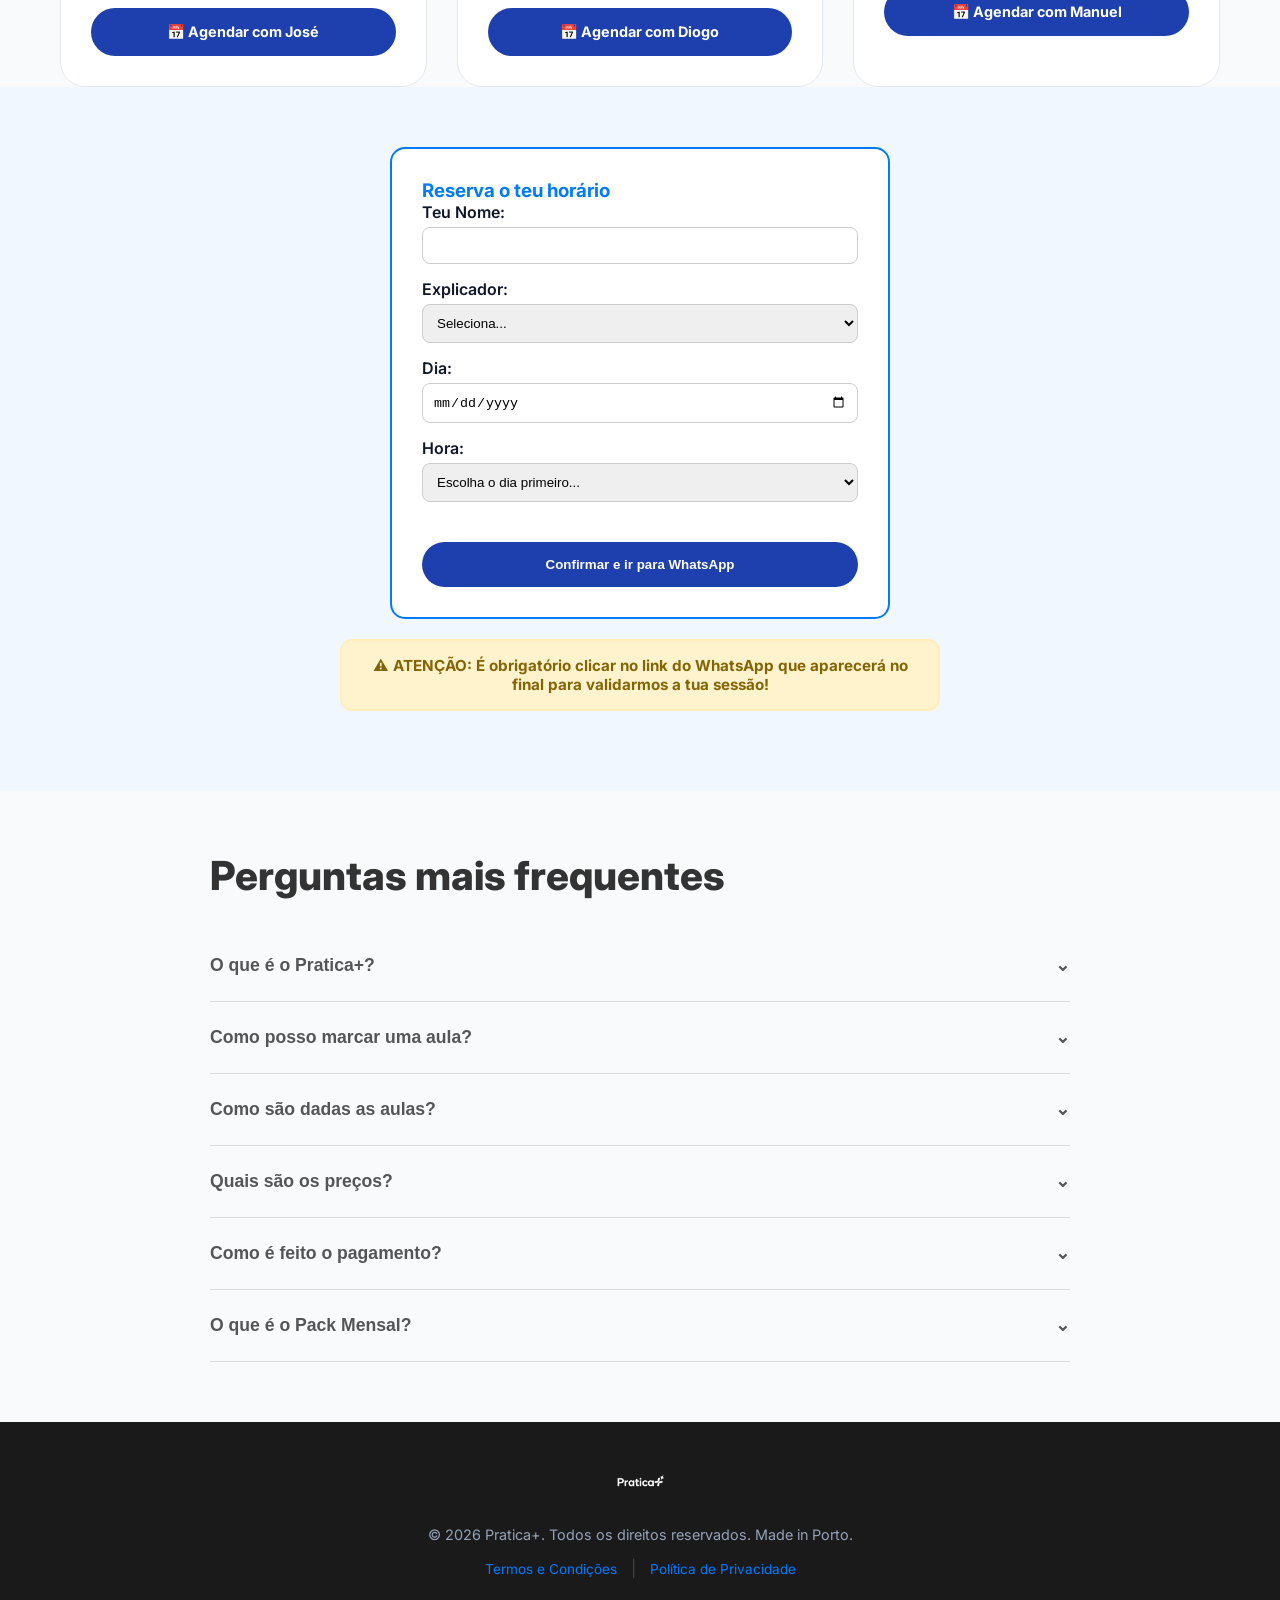
==== commit bbc53194: "Update print statement to say 'Goodbye World'" ====
--- a/index.html
+++ b/index.html
@@ -8,6 +8,8 @@
     
     <link href="https://fonts.googleapis.com/css2?family=Inter:wght@400;600;700;800&display=swap" rel="stylesheet">
     <link rel="stylesheet" href="index.css">
+    <!-- Adicionado o SDK do Supabase para funcionar com o teu novo sistema -->
+    <script src="https://cdn.jsdelivr.net/npm/@supabase/supabase-js@2"></script>
 </head>
 
 
@@ -15,7 +17,7 @@
 <a href="javascript:void(0);" onclick="window.scrollTo({top: 0, behavior: 'smooth'});" id="backToTop" title="Voltar ao topo">
         <img src="imagens/pratica.png" alt="Pratica+"></a>
     <header class="navbar">
-        <div class="logo"><img src="imagens/pratica.png"></span></div>
+        <div class="logo"><img src="imagens/pratica.png"></div>
         <nav>
             <a href="#sobre">Sobre</a>
             <a href="#disciplinas">Disciplinas</a>
@@ -201,7 +203,7 @@
     <a href="#equipa" class="btn-main">Agendar explicação</a>
 </section>
 
-    <section id="equipa">
+<section id="equipa">
     <h2 class="section-title">A Nossa Equipa</h2>
     <div class="team-grid">
         <div class="member">
@@ -211,9 +213,10 @@
             <span class="tag isep">ISEP</span>
             <h4>José</h4>
             <p>Físico-Quimica, Fisica, MACS, Matemática A, Matemática.</p>
-            <button onclick="jose()" class="btn-main" style="margin-top: 15px; width: 100%; font-size: 0.9rem; cursor: pointer;">
+            <!-- Botão agora faz scroll para o novo formulário -->
+            <a href="#area-agendamento" class="btn-main" onclick="preencherExplicador('José')" style="text-decoration: none; display: block; margin-top: 15px; font-size: 0.9rem;">
                 📅 Agendar com José
-            </button>
+            </a>
         </div>
 
         <div class="member">
@@ -223,9 +226,9 @@
             <span class="tag isep">ISEP</span>
             <h4>Diogo</h4>
             <p>Físico-Quimica, Fisica, MACS, Matemática A, Matemática</p>
-            <button onclick="diogo()" class="btn-main" style="margin-top: 15px; width: 100%; font-size: 0.9rem; cursor: pointer;">
+            <a href="#area-agendamento" class="btn-main" onclick="preencherExplicador('Diogo')" style="text-decoration: none; display: block; margin-top: 15px; font-size: 0.9rem;">
                 📅 Agendar com Diogo
-            </button>
+            </a>
         </div>
 
         <div class="member">
@@ -235,41 +238,50 @@
             <span class="tag fep">FEP</span>
             <h4>Manuel Silva</h4>
             <p>Economia A, Inglês e MACS</p>
-            <button onclick="manu()" class="btn-main" style="margin-top: 15px; width: 100%; font-size: 0.9rem; cursor: pointer;">
+            <a href="#area-agendamento" class="btn-main" onclick="preencherExplicador('Manuel')" style="text-decoration: none; display: block; margin-top: 15px; font-size: 0.9rem;">
                 📅 Agendar com Manuel
-            
-            </button>
-        </div>
-    </div>
-</section>
-
-
-
-    <div style="background: #fff3cd; color: #856404; padding: 15px; border-radius: 12px; max-width: 600px; margin: 0 auto; border: 2px solid #ffeeba; text-align: center;">
+            </a>
+        </div>
+    </div>
+</section>
+
+
+<!-- NOVO FORMULÁRIO DE AGENDAMENTO -->
+<section id="area-agendamento" style="padding: 60px 20px; background: #f0f7ff; text-align: center;">
+    <div style="max-width: 500px; margin: 0 auto; background: white; padding: 30px; border-radius: 15px; border: 2px solid #007bff; text-align: left;">
+        <h3 style="margin-top:0; color:#007bff;">Reserva o teu horário</h3>
+        <form id="formAgendamento">
+            <label style="display:block; margin-bottom: 5px; font-weight: 600;">Teu Nome:</label>
+            <input type="text" id="nome_aluno" required style="width: 100%; padding: 10px; margin-bottom: 15px; border: 1px solid #ccc; border-radius: 8px;">
+
+            <label style="display:block; margin-bottom: 5px; font-weight: 600;">Explicador:</label>
+            <!-- Adicionado onchange para filtrar horas ao mudar o professor -->
+            <select id="explicador_selecionado" required onchange="atualizarHorarios()" style="width: 100%; padding: 10px; margin-bottom: 15px; border: 1px solid #ccc; border-radius: 8px;">
+                <option value="">Seleciona...</option>
+                <option value="José">José</option>
+                <option value="Diogo">Diogo</option>
+                <option value="Manuel">Manuel</option> <!-- Ajustado para 'Manuel' para coincidir com o JS -->
+            </select>
+
+            <label style="display:block; margin-bottom: 5px; font-weight: 600;">Dia:</label>
+            <!-- Adicionado onchange para filtrar horas ao mudar a data -->
+            <input type="date" id="data_aula"  onchange="atualizarHorarios()" style="width: 100%; padding: 10px; margin-bottom: 15px; border: 1px solid #ccc; border-radius: 8px;"> 
+
+            <label style="display:block; margin-bottom: 5px; font-weight: 600;">Hora:</label>
+            <select id="hora_aula" required style="width: 100%; padding: 10px; margin-bottom: 20px; border: 1px solid #ccc; border-radius: 8px;">
+                <option value="">Escolha o dia primeiro...</option>
+            </select>
+
+            <button type="submit" class="btn-main" style="width: 100%; border: none; cursor: pointer;">Confirmar e ir para WhatsApp</button>
+        </form>
+    </div>
+
+    <div style="background: #fff3cd; color: #856404; padding: 15px; border-radius: 12px; max-width: 600px; margin: 20px auto; border: 2px solid #ffeeba; text-align: center;">
         <p style="margin: 0; font-weight: bold; font-size: 0.95rem;">
-            ⚠️ ATENÇÃO: Após escolheres o dia, no final vai aparecer um link para o nosso WhatsApp. 
-            É obrigatório clicar lá para validarmos a tua sessão!
+            ⚠️ ATENÇÃO: É obrigatório clicar no link do WhatsApp que aparecerá no final para validarmos a tua sessão!
         </p>
     </div>
 </section>
-
-<link href="https://assets.calendly.com/assets/external/widget.css" rel="stylesheet">
-<script src="https://assets.calendly.com/assets/external/widget.js" type="text/javascript" async></script>
-
-<script>
-    function abrirCalendario() {
-        // Verifica se o script do Calendly carregou antes de tentar abrir
-        if (typeof Calendly !== 'undefined') {
-            Calendly.initPopupWidget({
-                url: 'https://calendly.com/pratica-mais-26'
-            });
-        } else {
-            // Se o script falhar por causa do navegador, ele abre o link numa nova aba
-            window.open('https://calendly.com/pratica-mais-26', '_blank');
-        }
-        return false;
-    }
-</script>
 
  <section id="faq" style="padding: 60px 20px; max-width: 900px; margin: 0 auto; font-family: 'Inter', sans-serif;">
     <h2 class="section-title" style="text-align: left; margin-bottom: 30px; color: #333;">Perguntas mais frequentes</h2>
@@ -323,9 +335,8 @@
                     <p style="padding-top: 10px;">O pagamento é feito através do MBway após a confirmação da marcação da aula com o professor.</p>
                 </div>
             </div>
-        </div>
-        </div>
-         <div class="faq-item" style="border-bottom: 1px solid #ddd; padding: 15px 0;">
+
+        <div class="faq-item" style="border-bottom: 1px solid #ddd; padding: 15px 0;">
             <button onclick="toggleFAQ(this)" style="width: 100%; background: none; border: none; display: flex; justify-content: space-between; align-items: center; cursor: pointer; padding: 10px 0; font-size: 1.1rem; font-weight: 600; color: #555; text-align: left;">
                 O que é o Pack Mensal?
                 <span class="icon">⌄</span>
@@ -334,10 +345,6 @@
                     <p style="padding-top: 10px;">O Pack Mensal é um pacote que inclui 4 aulas individuais mais acompanhamento via online sempre que surjam dúvidas.</p>
                 </div>
             </div>
-        </div>
-    </div>
-</section>
-
     </div>
 </section>
 
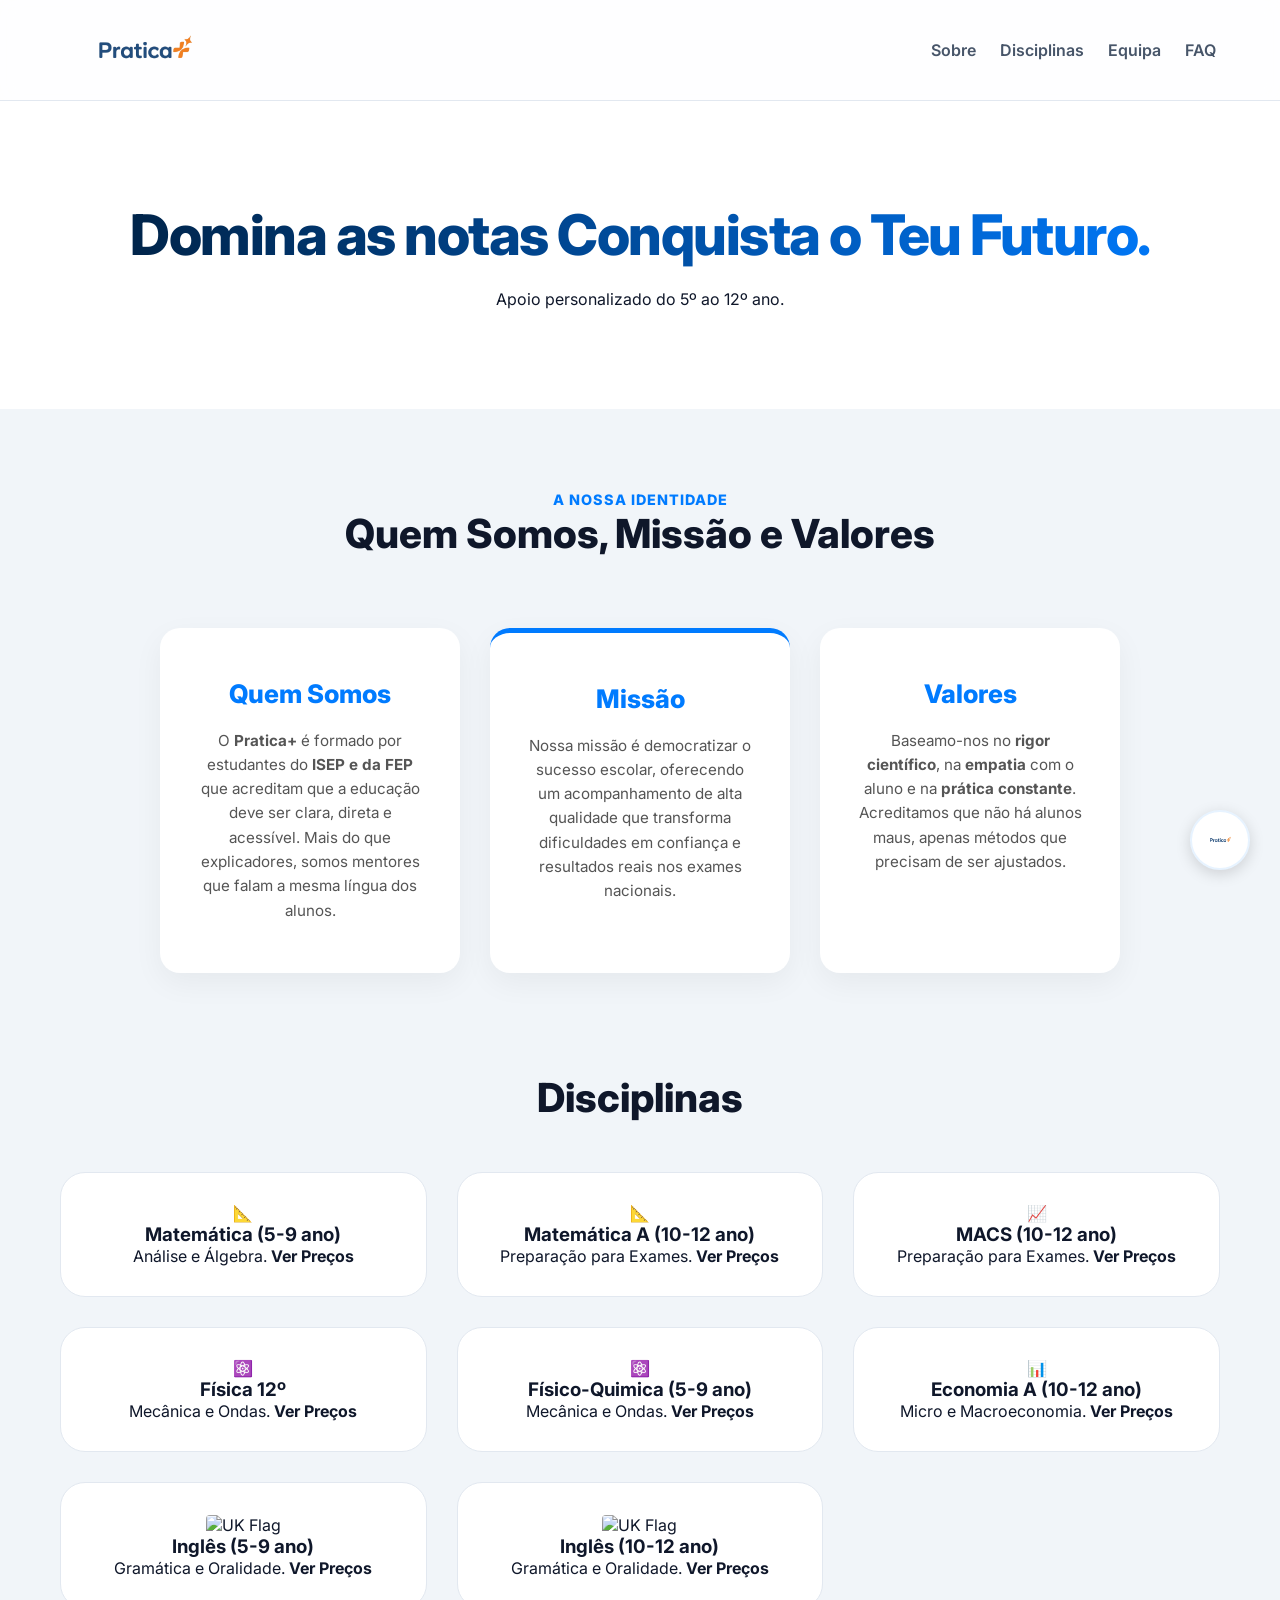
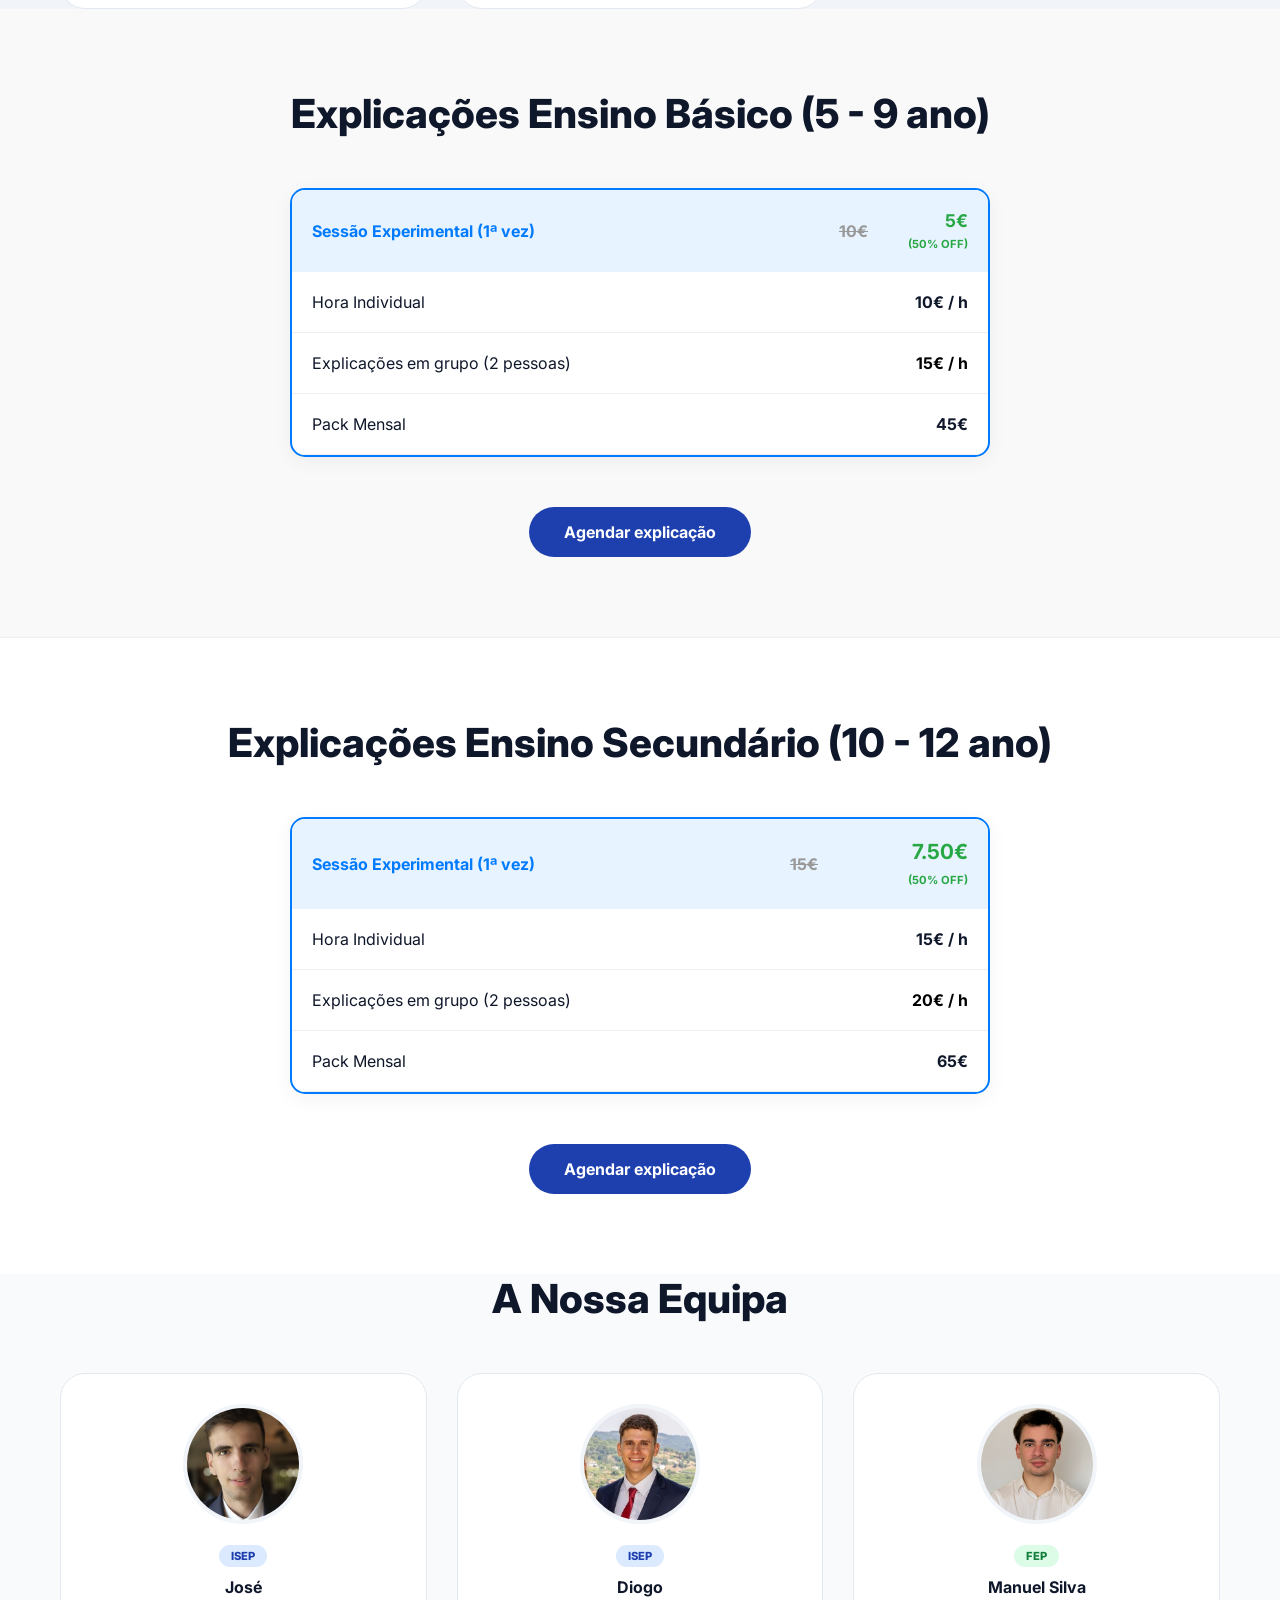
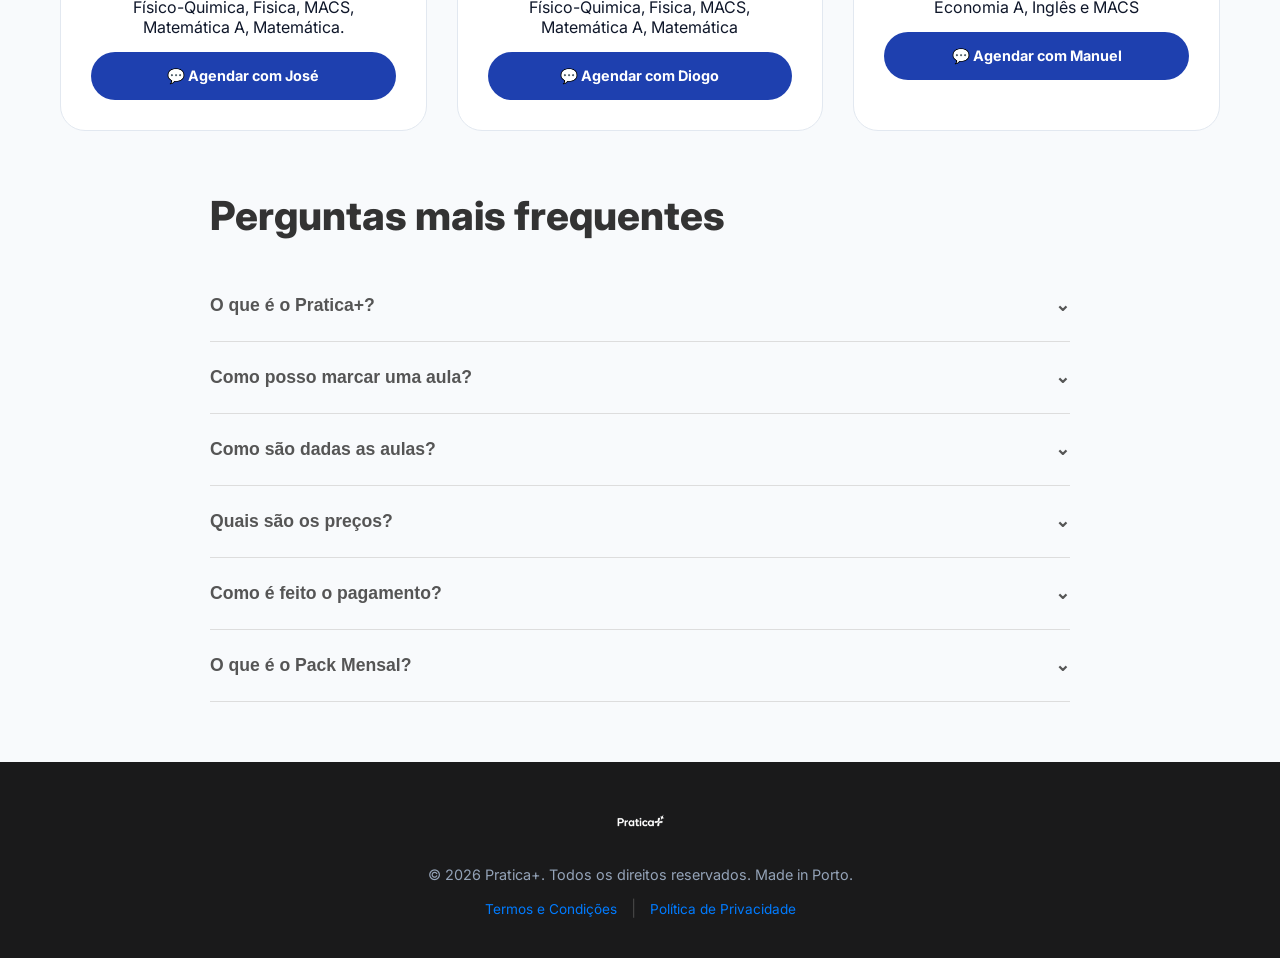
==== commit d2e691ff: "Update index.html" ====
--- a/index.html
+++ b/index.html
@@ -41,19 +41,19 @@
         <div class="sobre-grid" style="display: grid; grid-template-columns: repeat(auto-fit, minmax(300px, 1fr)); gap: 30px;">
             
             <div class="sobre-card">
-                <div class="sobre-icon">🤝</div>
+                
                 <h3>Quem Somos</h3>
                 <p>O <strong>Pratica+</strong> é formado por estudantes do <strong>ISEP e da FEP</strong> que acreditam que a educação deve ser clara, direta e acessível. Mais do que explicadores, somos mentores que falam a mesma língua dos alunos.</p>
             </div>
 
             <div class="sobre-card" style="border-top: 5px solid #007bff;">
-                <div class="sobre-icon">🚀</div>
+                
                 <h3>Missão</h3>
                 <p>Nossa missão é democratizar o sucesso escolar, oferecendo um acompanhamento de alta qualidade que transforma dificuldades em confiança e resultados reais nos exames nacionais.</p>
             </div>
 
             <div class="sobre-card">
-                <div class="sobre-icon">💎</div>
+                
                 <h3>Valores</h3>
                 <p>Baseamo-nos no <strong>rigor científico</strong>, na <strong>empatia</strong> com o aluno e na <strong>prática constante</strong>. Acreditamos que não há alunos maus, apenas métodos que precisam de ser ajustados.</p>
             </div>
@@ -149,7 +149,7 @@
                 <td style="padding: 20px;">Sessão Experimental (1ª vez)</td>
                 <td style="padding: 20px; text-decoration: line-through; color: #999; text-align: right;">10€</td>
                 <td style="padding: 20px; color: #28a745; font-size: 1.1rem; text-align: right; width: 100px; white-space: nowrap;">
-    5€
+    5€<br><small style="font-size: 0.7rem;">(50% OFF)</small><br/>
 </td>
             </tr>
             <tr style="border-bottom: 1px solid #eee;">
@@ -214,8 +214,8 @@
             <h4>José</h4>
             <p>Físico-Quimica, Fisica, MACS, Matemática A, Matemática.</p>
             <!-- Botão agora faz scroll para o novo formulário -->
-            <a href="#area-agendamento" class="btn-main" onclick="preencherExplicador('José')" style="text-decoration: none; display: block; margin-top: 15px; font-size: 0.9rem;">
-                📅 Agendar com José
+            <a href="https://wa.me/351919761389?text=Olá José! Gostaria de agendar uma explicação." target="_blank" class="btn-main" style="text-decoration: none; display: block; margin-top: 15px; font-size: 0.9rem;">
+                💬 Agendar com José
             </a>
         </div>
 
@@ -226,8 +226,8 @@
             <span class="tag isep">ISEP</span>
             <h4>Diogo</h4>
             <p>Físico-Quimica, Fisica, MACS, Matemática A, Matemática</p>
-            <a href="#area-agendamento" class="btn-main" onclick="preencherExplicador('Diogo')" style="text-decoration: none; display: block; margin-top: 15px; font-size: 0.9rem;">
-                📅 Agendar com Diogo
+            <a href="https://wa.me/351960192451?text=Olá Diogo! Gostaria de agendar uma explicação." target="_blank" class="btn-main" style="text-decoration: none; display: block; margin-top: 15px; font-size: 0.9rem;">
+                💬 Agendar com Diogo
             </a>
         </div>
 
@@ -238,50 +238,13 @@
             <span class="tag fep">FEP</span>
             <h4>Manuel Silva</h4>
             <p>Economia A, Inglês e MACS</p>
-            <a href="#area-agendamento" class="btn-main" onclick="preencherExplicador('Manuel')" style="text-decoration: none; display: block; margin-top: 15px; font-size: 0.9rem;">
-                📅 Agendar com Manuel
+            <a href="https://wa.me/351915586390?text=Olá Manuel! Gostaria de agendar uma explicação." target="_blank" class="btn-main" style="text-decoration: none; display: block; margin-top: 15px; font-size: 0.9rem;">
+                💬 Agendar com Manuel
             </a>
         </div>
     </div>
 </section>
 
-
-<!-- NOVO FORMULÁRIO DE AGENDAMENTO -->
-<section id="area-agendamento" style="padding: 60px 20px; background: #f0f7ff; text-align: center;">
-    <div style="max-width: 500px; margin: 0 auto; background: white; padding: 30px; border-radius: 15px; border: 2px solid #007bff; text-align: left;">
-        <h3 style="margin-top:0; color:#007bff;">Reserva o teu horário</h3>
-        <form id="formAgendamento">
-            <label style="display:block; margin-bottom: 5px; font-weight: 600;">Teu Nome:</label>
-            <input type="text" id="nome_aluno" required style="width: 100%; padding: 10px; margin-bottom: 15px; border: 1px solid #ccc; border-radius: 8px;">
-
-            <label style="display:block; margin-bottom: 5px; font-weight: 600;">Explicador:</label>
-            <!-- Adicionado onchange para filtrar horas ao mudar o professor -->
-            <select id="explicador_selecionado" required onchange="atualizarHorarios()" style="width: 100%; padding: 10px; margin-bottom: 15px; border: 1px solid #ccc; border-radius: 8px;">
-                <option value="">Seleciona...</option>
-                <option value="José">José</option>
-                <option value="Diogo">Diogo</option>
-                <option value="Manuel">Manuel</option> <!-- Ajustado para 'Manuel' para coincidir com o JS -->
-            </select>
-
-            <label style="display:block; margin-bottom: 5px; font-weight: 600;">Dia:</label>
-            <!-- Adicionado onchange para filtrar horas ao mudar a data -->
-            <input type="date" id="data_aula"  onchange="atualizarHorarios()" style="width: 100%; padding: 10px; margin-bottom: 15px; border: 1px solid #ccc; border-radius: 8px;"> 
-
-            <label style="display:block; margin-bottom: 5px; font-weight: 600;">Hora:</label>
-            <select id="hora_aula" required style="width: 100%; padding: 10px; margin-bottom: 20px; border: 1px solid #ccc; border-radius: 8px;">
-                <option value="">Escolha o dia primeiro...</option>
-            </select>
-
-            <button type="submit" class="btn-main" style="width: 100%; border: none; cursor: pointer;">Confirmar e ir para WhatsApp</button>
-        </form>
-    </div>
-
-    <div style="background: #fff3cd; color: #856404; padding: 15px; border-radius: 12px; max-width: 600px; margin: 20px auto; border: 2px solid #ffeeba; text-align: center;">
-        <p style="margin: 0; font-weight: bold; font-size: 0.95rem;">
-            ⚠️ ATENÇÃO: É obrigatório clicar no link do WhatsApp que aparecerá no final para validarmos a tua sessão!
-        </p>
-    </div>
-</section>
 
  <section id="faq" style="padding: 60px 20px; max-width: 900px; margin: 0 auto; font-family: 'Inter', sans-serif;">
     <h2 class="section-title" style="text-align: left; margin-bottom: 30px; color: #333;">Perguntas mais frequentes</h2>
--- a/index.css
+++ b/index.css
@@ -9,10 +9,11 @@
 * { margin: 0; padding: 0; box-sizing: border-box; }
 body { font-family: 'Inter', sans-serif; background: var(--light); color: var(--dark); scroll-behavior: smooth; }
 
-/* Navbar */
+/* Navbar e Scroll */
 html {
     scroll-behavior: smooth;
 }
+
 #backToTop {
     position: fixed;
     bottom: 30px;
@@ -25,12 +26,11 @@
     display: flex;
     align-items: center;
     justify-content: center;
-    z-index: 1000;
+    z-index: 9999;
     transition: all 0.3s ease;
     border: 2px solid #e7f3ff;
     padding: 10px;
-    cursor: pointer; /* Garante que o rato vira a "mãozinha" */
-    z-index: 9999;   /* Força o botão a ficar à frente de TUDO */
+    cursor: pointer;
     text-decoration: none;
 }
 
@@ -46,167 +46,184 @@
     border-color: #007bff;
 }
 
-/* Container para permitir scroll se a tabela for maior que o ecrã */
+/* Tabelas e Responsividade */
 .tabela-container {
     overflow-x: auto;
     width: 100%;
-    -webkit-overflow-scrolling: touch; /* Scroll suave no iPhone */
+    -webkit-overflow-scrolling: touch;
 }
 
 table {
-    min-width: 320px; /* Garante que a tabela não "encolhe" até ficar ilegível */
+    min-width: 320px;
     border-collapse: collapse;
 }
 
-/* Ajuste para ecrãs pequenos */
 @media (max-width: 480px) {
     td {
-        padding: 12px 8px !important; /* Diminui o espaço interno das células */
-        font-size: 0.85rem; /* Diminui um pouco o texto */
+        padding: 12px 8px !important;
+        font-size: 0.85rem;
     }
     
     .tabela-container td:last-child {
-        width: 80px !important; /* Dá um tamanho fixo menor à coluna do preço final */
+        width: 80px !important;
     }
 }
 
-/* Garante que o scroll é suave ao clicar no link # */
-html {
-    scroll-behavior: smooth;
-}
+/* Cards de Sobre */
+/* Cards de Sobre - Versão Final para Alinhamento Perfeito */
+.sobre-grid {
+    display: flex;
+    flex-wrap: wrap;
+    justify-content: center;
+    gap: 30px;
+    max-width: 1200px;
+    margin: 0 auto;
+    padding: 20px;
+}
+
 .sobre-card {
-        background: white;
-        padding: 40px 30px;
-        border-radius: 20px;
-        box-shadow: 0 10px 30px rgba(0,0,0,0.05);
-        transition: transform 0.3s ease;
-        text-align: center;
-    }
-    .sobre-card:hover {
-        transform: translateY(-10px);
-    }
-    .sobre-icon {
-        font-size: 2.5rem;
-        margin-bottom: 20px;
-    }
-    .sobre-card h3 {
-        color: #007bff;
-        margin-bottom: 15px;
-        font-size: 1.5rem;
-    }
-    .sobre-card p {
-        color: #555;
-        line-height: 1.6;
-        font-size: 0.95rem;
-    }
+    background: white;
+    padding: 50px 35px; /* Aumentado ligeiramente para melhor respiro */
+    border-radius: 20px;
+    box-shadow: 0 10px 30px rgba(0,0,0,0.05);
+    transition: transform 0.3s ease;
+    
+    /* Alinhamento central limpo */
+    text-align: center; 
+    
+    /* Força a altura igual em todos os cards da linha */
+    flex: 1;
+    min-width: 300px;
+    display: flex;
+    flex-direction: column;
+    align-items: center;
+}
+
+.sobre-card:hover {
+    transform: translateY(-8px);
+    box-shadow: 0 15px 35px rgba(0,0,0,0.1);
+}
+
+.sobre-icon {
+    font-size: 3rem;
+    margin-bottom: 20px;
+}
+
+.sobre-card h3 {
+    color: #007bff;
+    margin-bottom: 20px;
+    font-size: 1.6rem;
+    font-weight: 800;
+}
+
+.sobre-card p {
+    color: #555;
+    line-height: 1.6;
+    font-size: 0.95rem;
+    text-align: center; /* Garante que o texto fica centrado e unido */
+    margin: 0 auto;
+    width: 100%; /* Ocupa a largura disponível sem inventar espaços */
+    display: block; /* Remove o comportamento flex que estava a causar o erro na imagem */
+}
+
+/* Navbar Estilo Vidro */
 .navbar {
-    background: white;
-    /* REDUZI O PADDING VERTICAL PARA COMPENSAR A IMAGEM MAIOR */
-    padding: 10px 5%;    /* Padding vertical reduzido para 0.1rem (antes era 0.5rem) */
-    display: flex;
-    justify-content: space-between; /* Empurra o logo para a esquerda e o menu para a direita */
-    align-items: center;            /* Centraliza verticalmente o logo e o menu */
+    background: rgba(255, 255, 255, 0.8);
+    padding: 10px 5%;
+    display: flex;
+    justify-content: space-between;
+    align-items: center;
     position: sticky;
     top: 0;
     z-index: 100;
     border-bottom: 1px solid #e2e8f0;
-    background: rgba(255, 255, 255, 0.8); /* Branco transparente */
-    backdrop-filter: blur(10px); /* Efeito de vidro fosco */
-
-    padding: 10px 20px;
-    flex-wrap: wrap; /* Permite que os elementos "quebrem" para a linha de baixo se necessário */
-}
-.grid, .team-grid {
-    display: grid;
-    /* Isto diz: "Cria colunas com pelo menos 300px, mas se não houver espaço, mete só uma" */
-    grid-template-columns: repeat(auto-fit, minmax(300px, 1fr));
-    gap: 20px;
-}
-/* Regras para o logo e a imagem dentro dele (AUMENTADO) */
+    backdrop-filter: blur(10px);
+    flex-wrap: wrap;
+}
+
+/* Logo Aumentado */
 .logo {
     display: flex;
-    align-items: center; /* Centraliza verticalmente se necessário */
-    text-decoration: none; /* Remove sublinhado se houver um link */
-    
-    /* Outros ajustes opcionais: */
-    margin-right: 15px;    /* Adiciona um espaço opcional entre o logo e o texto, se houver */
-}
+    align-items: center;
+    text-decoration: none;
+    margin-right: 15px;
+}
+
 .logo img {
-    /* ESTE É O AJUSTE PRINCIPAL PARA AUMENTAR O LOGO */
-    height: auto;          /* Aumentei a altura para 60px (antes era 40px) */
-    width: 160px;            /* Mantém a proporção da imagem (não a distorce) */
-    
-    /* Outros ajustes opcionais: */
+    height: auto;
+    width: 160px;
     display: block;
-    object-fit: contain;         /* Remove margens extras da imagem */
-}
-.blue { color: var(--primary); }
+    object-fit: contain;
+}
+
 nav a { margin-left: 20px; text-decoration: none; color: #475569; font-weight: 600; transition: 0.3s; }
-.btn-nav { background: var(--accent); color: white !important; padding: 8px 18px; border-radius: 50px; }
-
-/* Hero */
+
+/* Hero Section */
 .hero { padding: 100px 5%; text-align: center; background: white; }
-.hero h1 { font-size: 3.5rem; font-weight: 800; margin-bottom: 20px; letter-spacing: -1.5px; background: linear-gradient(90deg, #001f3f, #007bff);
+.hero h1 { 
+    font-size: 3.5rem; 
+    font-weight: 800; 
+    margin-bottom: 20px; 
+    letter-spacing: -1.5px; 
+    background: linear-gradient(90deg, #001f3f, #007bff);
     -webkit-background-clip: text;
     background-clip: text;
     -webkit-text-fill-color: transparent;
-    font-weight: 800;}
-.btn-main { display: inline-block; background: var(--primary); color: white; padding: 15px 35px; border-radius: 50px; text-decoration: none; font-weight: 700; margin-top: 20px; transition: 0.3s; }
-
-/* Grid e Cards */
+}
+
+.blue { color: var(--primary); }
+
+.btn-main { 
+    display: inline-block; 
+    background: var(--primary); 
+    color: white; 
+    padding: 15px 35px; 
+    border-radius: 50px; 
+    text-decoration: none; 
+    font-weight: 700; 
+    margin-top: 20px; 
+    transition: 0.3s; 
+    border: none;
+}
+
+/* Grid e Membros da Equipa */
 .section-title { text-align: center; font-size: 2.5rem; margin-bottom: 50px; font-weight: 800; }
 .bg-light { background: #f1f5f9; }
 .grid, .team-grid { display: grid; grid-template-columns: repeat(auto-fit, minmax(280px, 1fr)); gap: 30px; max-width: 1200px; margin: 0 auto; padding: 0 20px; }
 
-.card { background: white; padding: 30px; border-radius: 20px; border: 1px solid #e2e8f0; transition: 0.3s; transition: all 0.3s cubic-bezier(0.25, 0.8, 0.25, 1);
-    border: 1px solid #eee; }
-.card:hover { transform: translateY(-8px); box-shadow: 0 15px 30px rgba(0,0,0,0.1); border-color: #007bff; }
-
-/* Equipa */
-.member { background: white; padding: 30px; border-radius: 25px; text-align: center; border: 1px solid #e2e8f0; transition: 0.3s; }
-.member:hover { border-color: var(--primary); }
+.card, .member { background: white; padding: 30px; border-radius: 25px; border: 1px solid #e2e8f0; transition: 0.3s; text-align: center; }
+.card:hover, .member:hover { transform: translateY(-8px); box-shadow: 0 15px 30px rgba(0,0,0,0.1); border-color: #007bff; }
+
 .photo-container { width: 120px; height: 120px; margin: 0 auto 20px; border-radius: 50%; overflow: hidden; border: 4px solid #f1f5f9; }
-.member-photo { width: 100%; height: 100%; object-fit: cover; border-radius: 50%; /* Círculo perfeito */
-    object-fit: cover;
-    border: 4px solid #f0f0f0;
-    transition: border-color 0.3s; }
+.member-photo { width: 100%; height: 100%; object-fit: cover; }
+
 .tag { font-size: 0.7rem; font-weight: 800; padding: 4px 12px; border-radius: 50px; margin-bottom: 10px; display: inline-block; }
 .isep { background: #dbeafe; color: var(--primary); }
 .fep { background: #dcfce7; color: var(--secondary); }
 
-/* Contacto */
-/* Estilo para a nova secção de agendamento */
-.calendly-inline-widget {
-    margin-top: 30px;
-    border-radius: 20px;
+/* FAQ */
+.faq-answer {
+    max-height: 0;
     overflow: hidden;
-    border: 1px solid #020202;
-    display: flex;
-    justify-content: center;
-    margin: 25px auto;
-}
-
-.suporte-agendamento {
-    margin-top: 40px;
-    padding-top: 20px;
-    border-top: 1px solid rgba(255,255,255,0.1);
-}
-
-.btn-whatsapp-small {
-    display: inline-block;
-    background: #22c55e;
-    color: white;
-    padding: 10px 25px;
-    border-radius: 50px;
-    text-decoration: none;
+    transition: max-height 0.3s ease-out;
+    color: #666;
+    line-height: 1.6;
+}
+
+/* Novo Estilo para o Formulário de Agendamento */
+#agendamento input, #agendamento select {
+    width: 100%;
+    padding: 12px;
+    margin-top: 5px;
+    border: 1px solid #ddd;
+    border-radius: 10px;
+    font-family: 'Inter', sans-serif;
+}
+
+#agendamento label {
+    font-size: 0.9rem;
     font-weight: 600;
-    font-size: 0.9rem;
-    margin-top: 15px;
-    transition: 0.3s;
-}
-
-.btn-whatsapp-small:hover {
-    background: #16a34a;
-    transform: translateY(-2px);
-}
-footer { text-align: center; padding: 30px; color: #94a3b8; }
+    color: #475569;
+}
+
+footer { text-align: center; padding: 40px 20px; color: #94a3b8; background: #1a1a1b; }
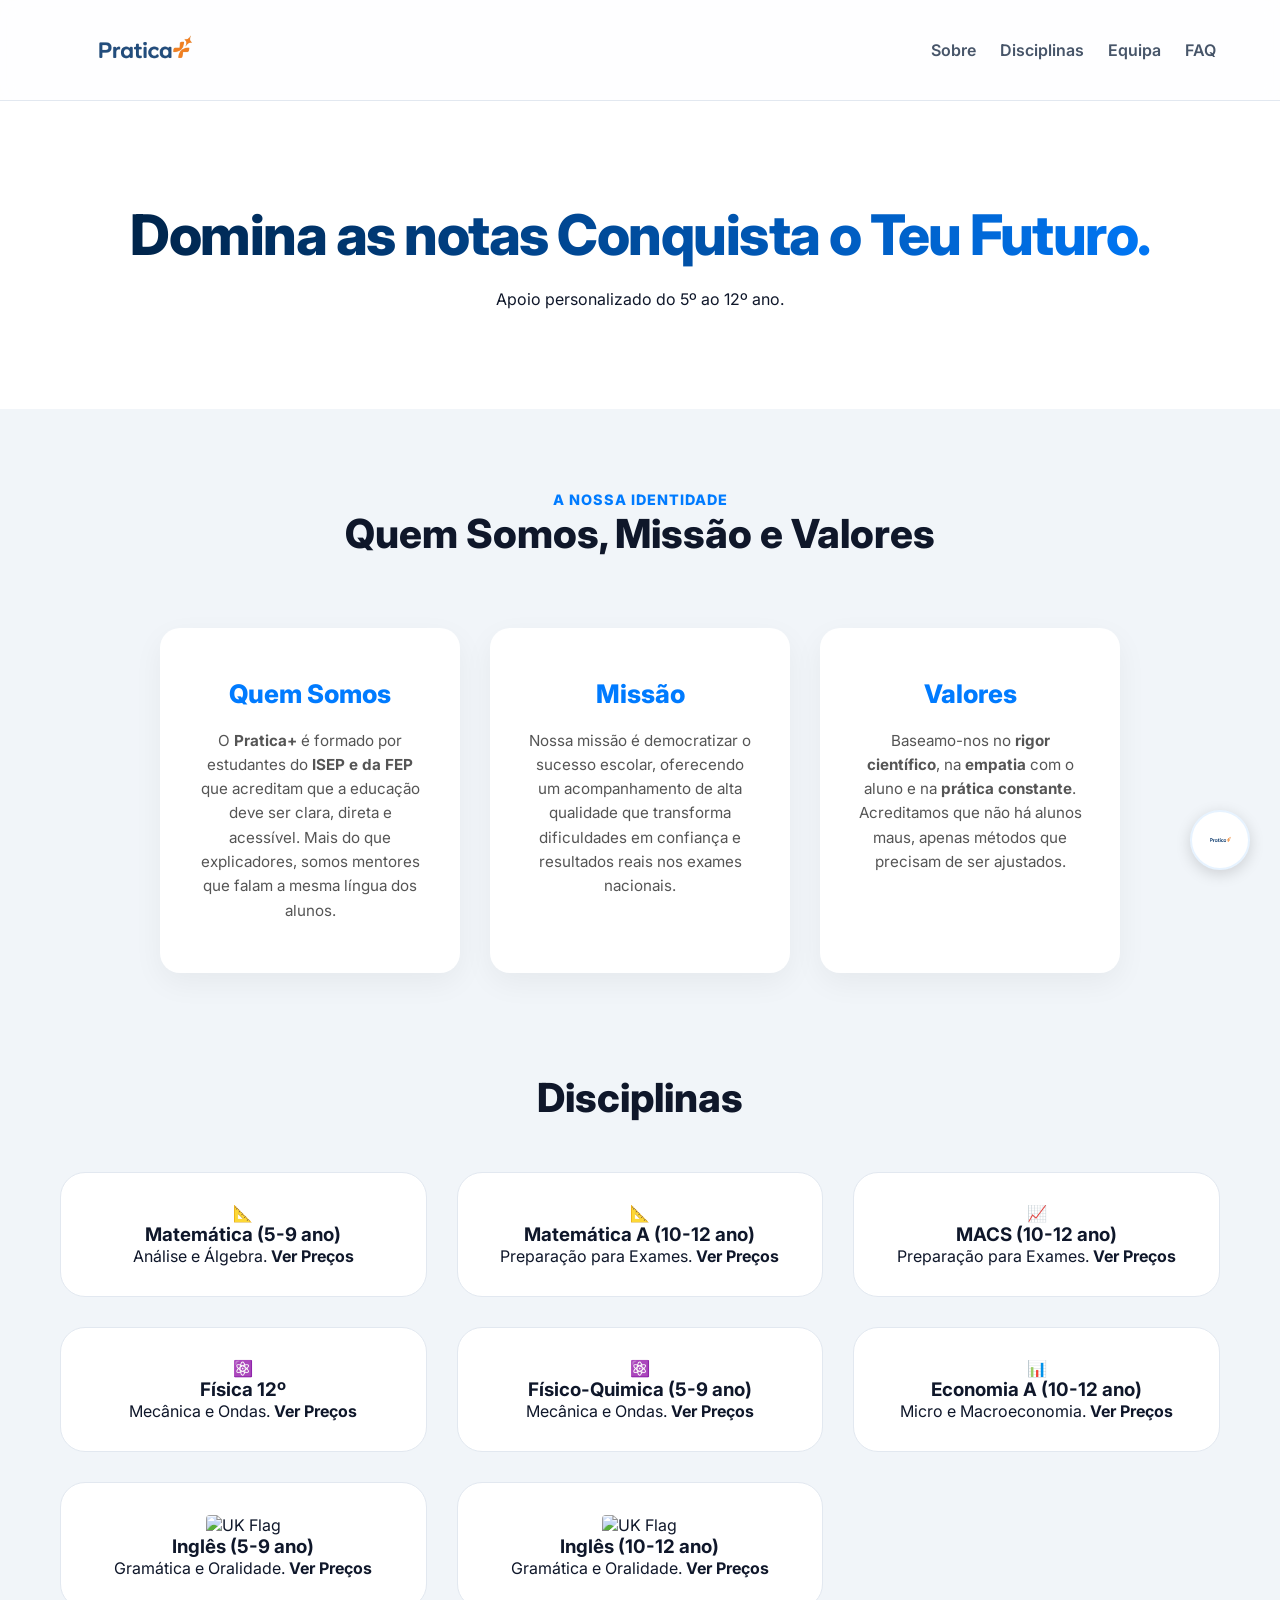
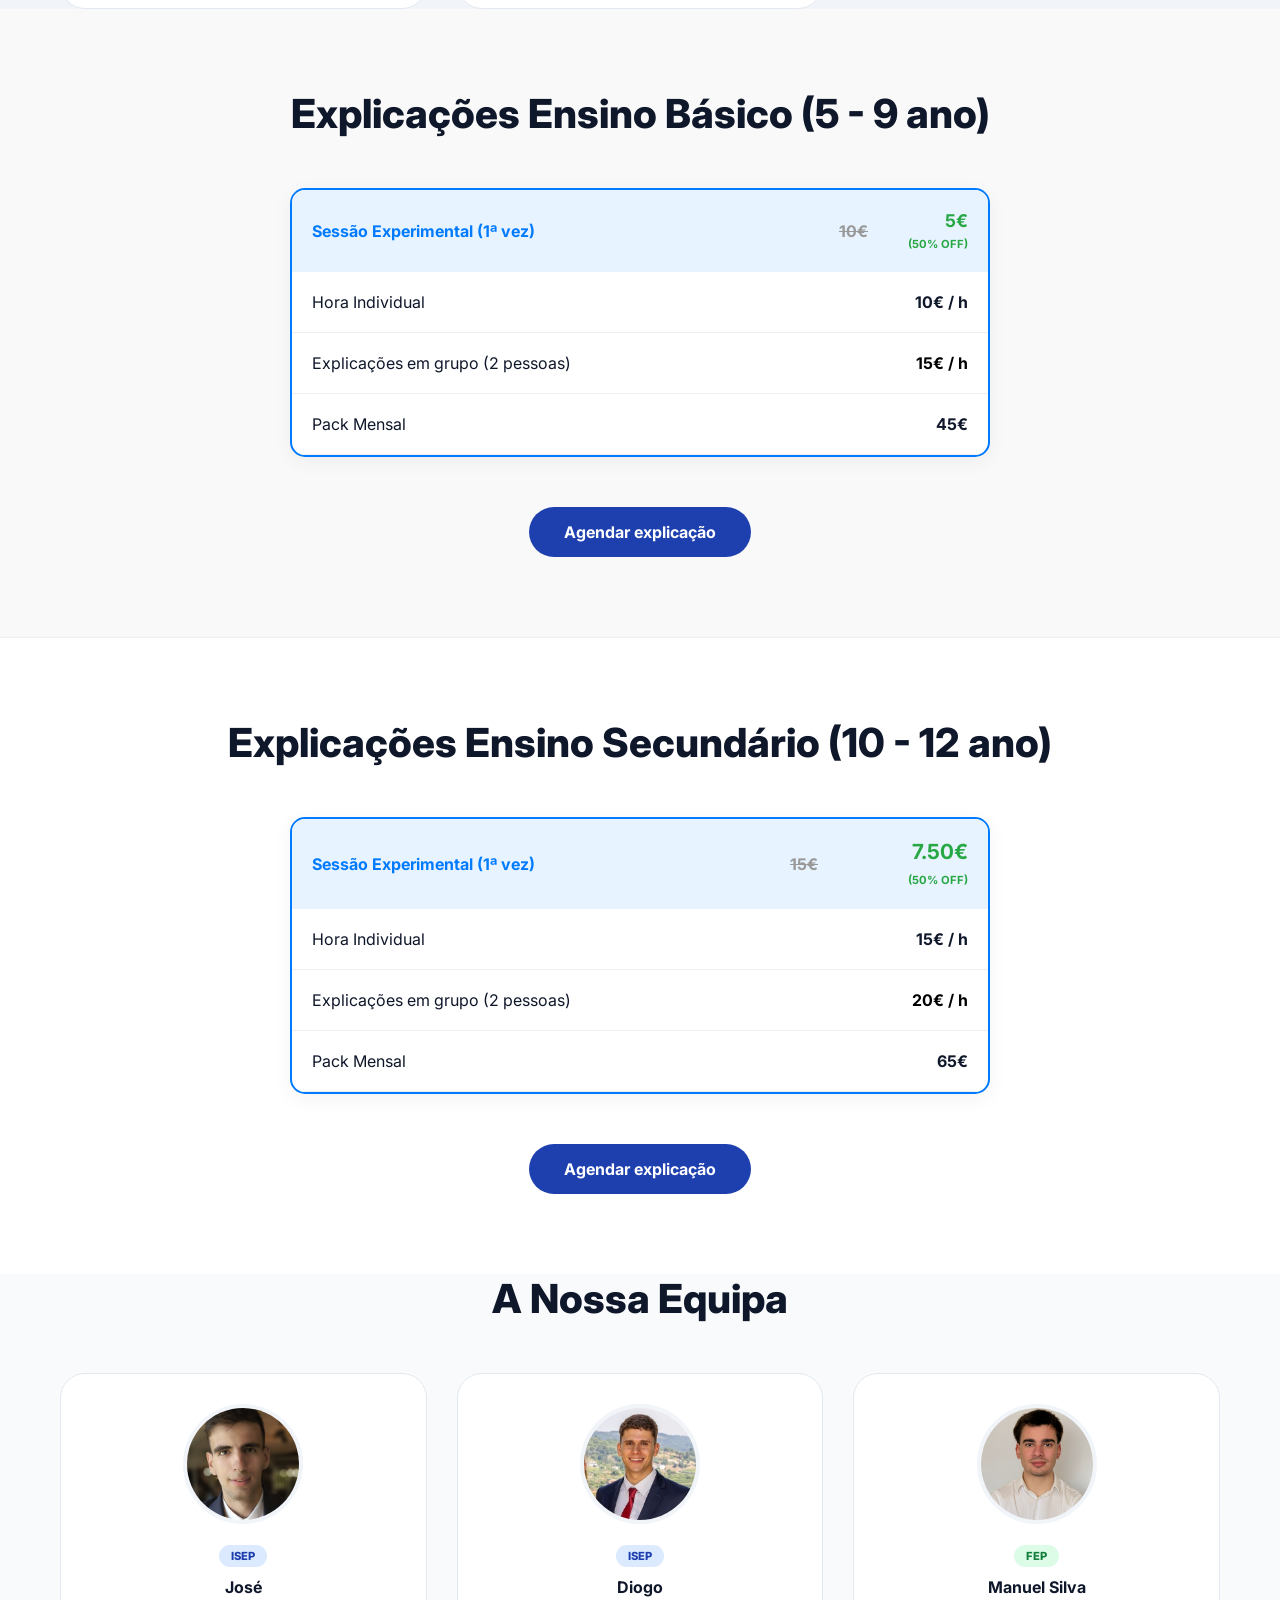
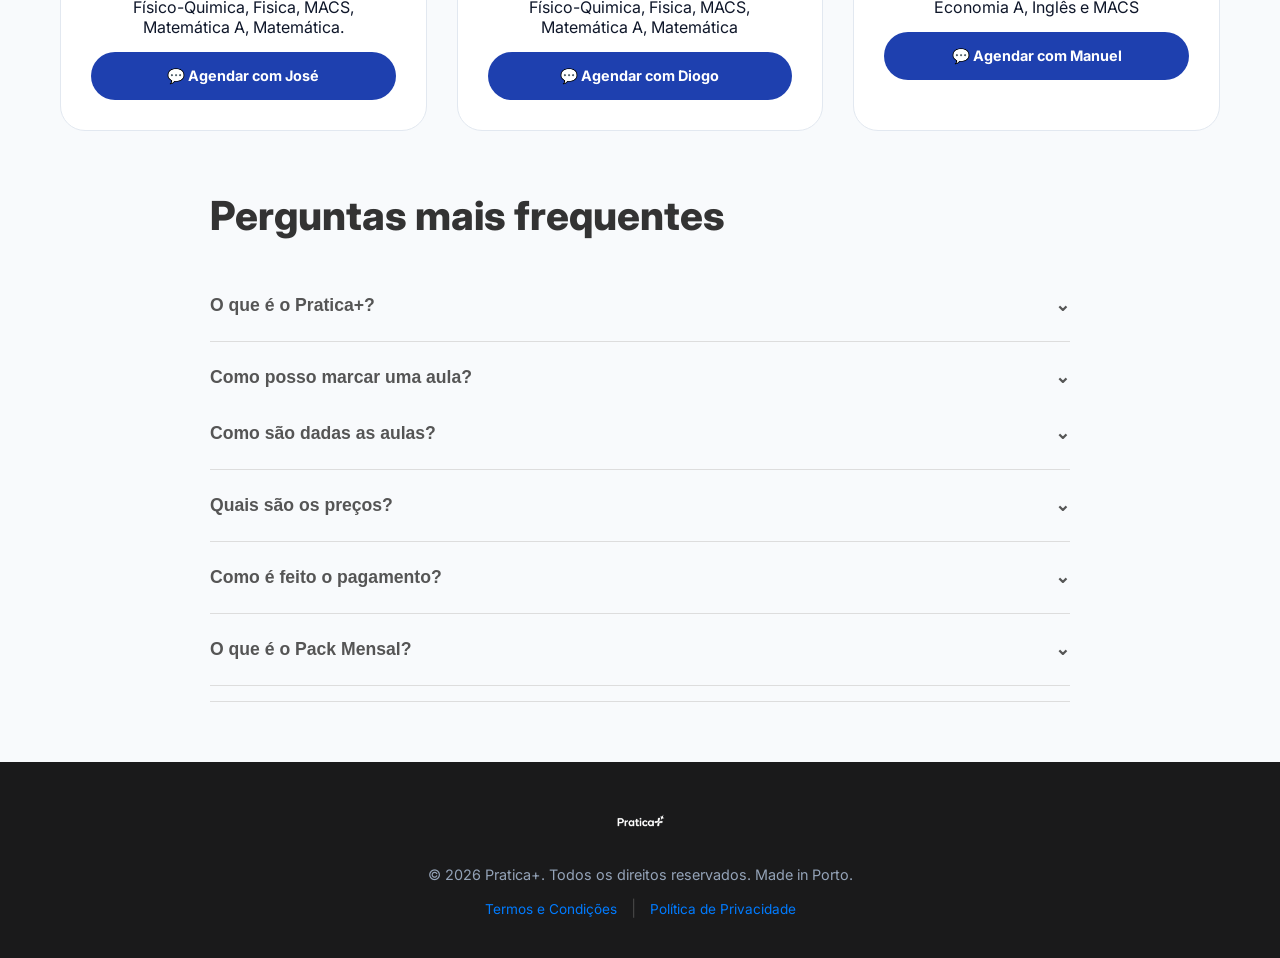
==== commit ad47200e: "Update index.html" ====
--- a/index.html
+++ b/index.html
@@ -8,12 +8,37 @@
     
     <link href="https://fonts.googleapis.com/css2?family=Inter:wght@400;600;700;800&display=swap" rel="stylesheet">
     <link rel="stylesheet" href="index.css">
-    <!-- Adicionado o SDK do Supabase para funcionar com o teu novo sistema -->
-    <script src="https://cdn.jsdelivr.net/npm/@supabase/supabase-js@2"></script>
+   
 </head>
 
 
 <body>
+    <script>
+function toggleFAQ(button) {
+    // Seleciona a resposta (div a seguir ao botão)
+    const answer = button.nextElementSibling;
+    // Seleciona o ícone (span dentro do botão)
+    const icon = button.querySelector('.icon');
+    
+    // Verifica se já está aberto
+    const isOpen = answer.style.maxHeight !== '0px' && answer.style.maxHeight !== '';
+    
+    // FECHAR TODOS OS OUTROS (Efeito Acordeão)
+    document.querySelectorAll('.faq-answer').forEach(el => {
+        el.style.maxHeight = '0px';
+    });
+    document.querySelectorAll('.faq-item .icon').forEach(i => {
+        i.style.transform = 'rotate(0deg)';
+    });
+
+    // SE ESTAVA FECHADO, ABRE ESTE
+    if (!isOpen) {
+        // scrollHeight define a altura exata do texto dinamicamente
+        answer.style.maxHeight = answer.scrollHeight + "px";
+        icon.style.transform = 'rotate(180deg)';
+    }
+}
+</script>
 <a href="javascript:void(0);" onclick="window.scrollTo({top: 0, behavior: 'smooth'});" id="backToTop" title="Voltar ao topo">
         <img src="imagens/pratica.png" alt="Pratica+"></a>
     <header class="navbar">
@@ -46,7 +71,7 @@
                 <p>O <strong>Pratica+</strong> é formado por estudantes do <strong>ISEP e da FEP</strong> que acreditam que a educação deve ser clara, direta e acessível. Mais do que explicadores, somos mentores que falam a mesma língua dos alunos.</p>
             </div>
 
-            <div class="sobre-card" style="border-top: 5px solid #007bff;">
+            <div class="sobre-card" ">
                 
                 <h3>Missão</h3>
                 <p>Nossa missão é democratizar o sucesso escolar, oferecendo um acompanhamento de alta qualidade que transforma dificuldades em confiança e resultados reais nos exames nacionais.</p>
@@ -266,8 +291,7 @@
                 <span class="icon">⌄</span>
             </button>
             <div class="faq-answer" style="max-height: 0; overflow: hidden; transition: max-height 0.3s ease-out; color: #666; line-height: 1.6;">
-                <p style="padding-top: 10px;">Basta clicares no botão "Agendar" do teu explicador favorito. Escolhes o horário no calendário e, no final, falas connosco pelo WhatsApp para validar!</p>
-            </div>
+                <p style="padding-top: 10px;">Basta clicares no botão "Agendar" do teu explicador favorito. Serás redirecionado para uma conversa no WhatsApp onde poderás combinar o melhor horário para a tua explicação.</p>
         </div>
 
         <div class="faq-item" style="border-bottom: 1px solid #ddd; padding: 15px 0;">
@@ -310,6 +334,7 @@
             </div>
     </div>
 </section>
+
 
 <footer style="background: #1a1a1b; color: #fff; padding: 40px 20px; text-align: center;">
     <div style="max-width: 1000px; margin: 0 auto;">
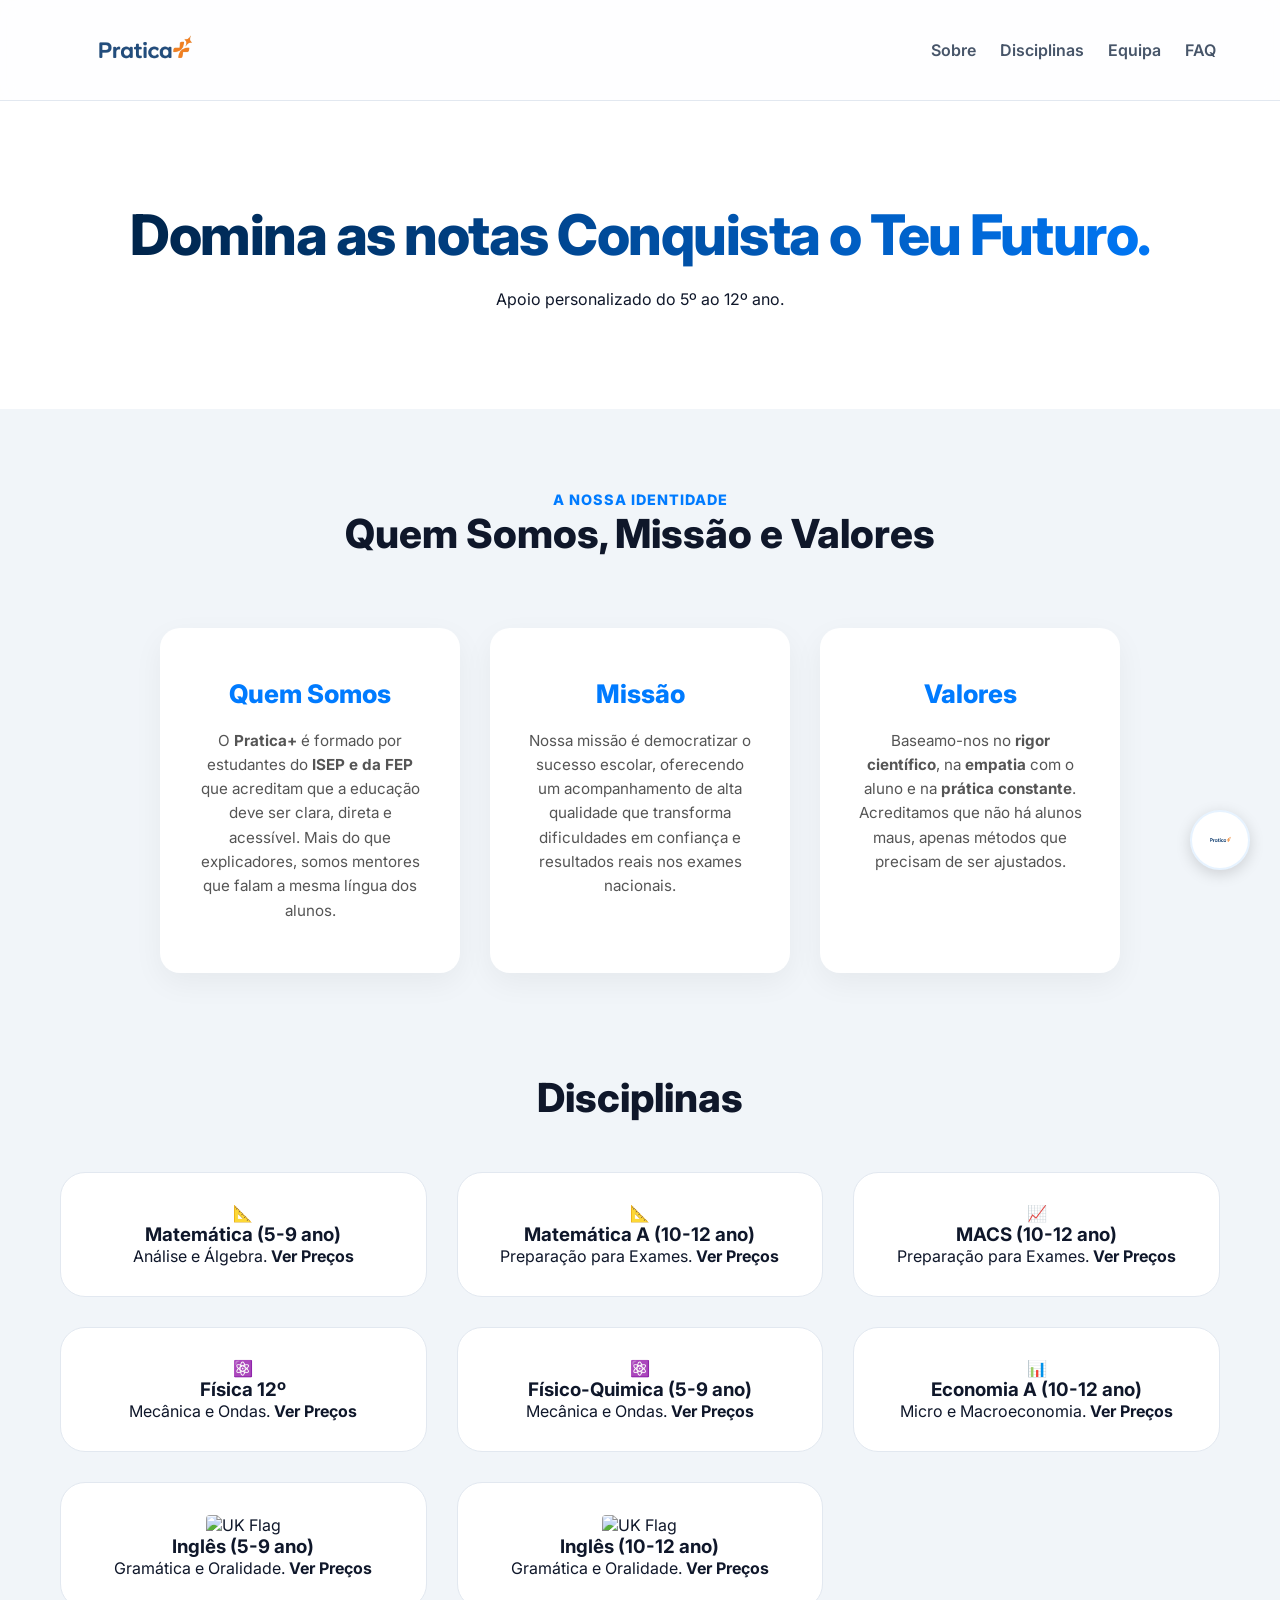
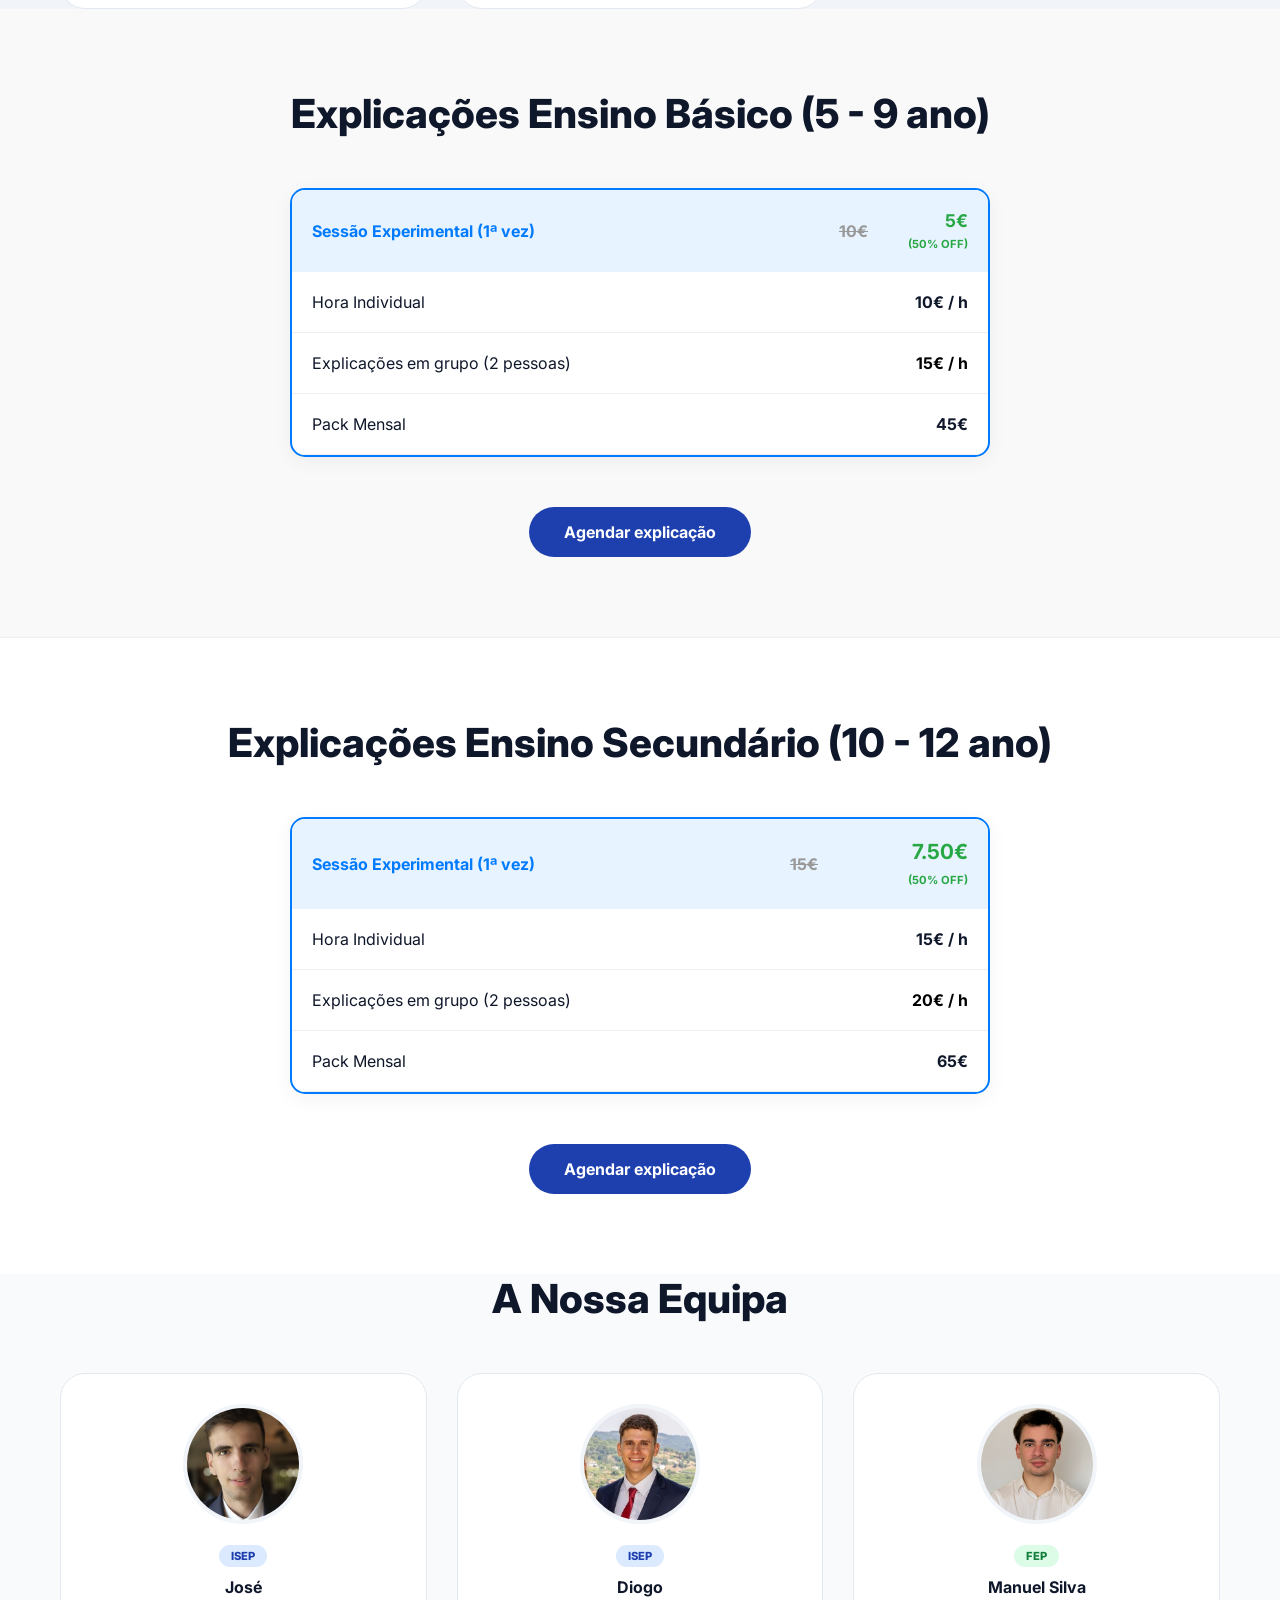
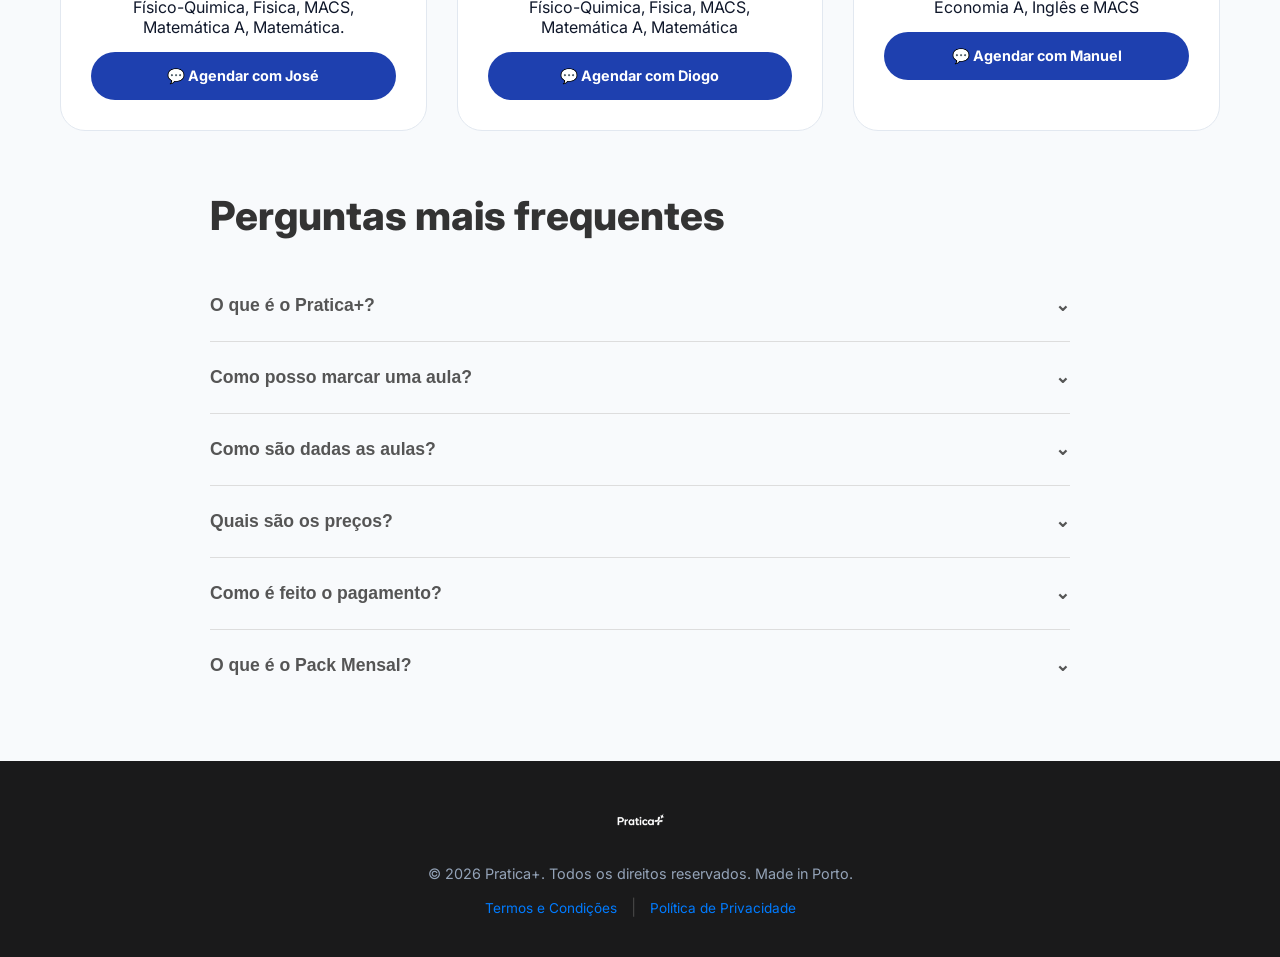
==== commit 1b01c1ca: "Update index.html" ====
--- a/index.html
+++ b/index.html
@@ -275,6 +275,7 @@
     <h2 class="section-title" style="text-align: left; margin-bottom: 30px; color: #333;">Perguntas mais frequentes</h2>
     
     <div class="faq-container">
+        <!-- Pergunta 1 -->
         <div class="faq-item" style="border-bottom: 1px solid #ddd; padding: 15px 0;">
             <button onclick="toggleFAQ(this)" style="width: 100%; background: none; border: none; display: flex; justify-content: space-between; align-items: center; cursor: pointer; padding: 10px 0; font-size: 1.1rem; font-weight: 600; color: #555; text-align: left;">
                 O que é o Pratica+?
@@ -285,6 +286,7 @@
             </div>
         </div>
 
+        <!-- Pergunta 2 (CORRIGIDA: Adicionada a div de fecho que faltava) -->
         <div class="faq-item" style="border-bottom: 1px solid #ddd; padding: 15px 0;">
             <button onclick="toggleFAQ(this)" style="width: 100%; background: none; border: none; display: flex; justify-content: space-between; align-items: center; cursor: pointer; padding: 10px 0; font-size: 1.1rem; font-weight: 600; color: #555; text-align: left;">
                 Como posso marcar uma aula?
@@ -292,8 +294,10 @@
             </button>
             <div class="faq-answer" style="max-height: 0; overflow: hidden; transition: max-height 0.3s ease-out; color: #666; line-height: 1.6;">
                 <p style="padding-top: 10px;">Basta clicares no botão "Agendar" do teu explicador favorito. Serás redirecionado para uma conversa no WhatsApp onde poderás combinar o melhor horário para a tua explicação.</p>
-        </div>
-
+            </div> <!-- ESTA DIV ESTAVA A FALTAR -->
+        </div>
+
+        <!-- Pergunta 3 -->
         <div class="faq-item" style="border-bottom: 1px solid #ddd; padding: 15px 0;">
             <button onclick="toggleFAQ(this)" style="width: 100%; background: none; border: none; display: flex; justify-content: space-between; align-items: center; cursor: pointer; padding: 10px 0; font-size: 1.1rem; font-weight: 600; color: #555; text-align: left;">
                 Como são dadas as aulas?
@@ -304,6 +308,7 @@
             </div>
         </div>
 
+        <!-- Pergunta 4 -->
         <div class="faq-item" style="border-bottom: 1px solid #ddd; padding: 15px 0;">
             <button onclick="toggleFAQ(this)" style="width: 100%; background: none; border: none; display: flex; justify-content: space-between; align-items: center; cursor: pointer; padding: 10px 0; font-size: 1.1rem; font-weight: 600; color: #555; text-align: left;">
                 Quais são os preços?
@@ -313,25 +318,28 @@
                 <p style="padding-top: 10px;">Temos preços a partir de 10€/h, com 50% de desconto na primeira sessão experimental. Consulta as tabelas de cada disciplina acima para mais detalhes.</p>
             </div>
         </div>
-         <div class="faq-item" style="border-bottom: 1px solid #ddd; padding: 15px 0;">
+
+        <!-- Pergunta 5 -->
+        <div class="faq-item" style="border-bottom: 1px solid #ddd; padding: 15px 0;">
             <button onclick="toggleFAQ(this)" style="width: 100%; background: none; border: none; display: flex; justify-content: space-between; align-items: center; cursor: pointer; padding: 10px 0; font-size: 1.1rem; font-weight: 600; color: #555; text-align: left;">
                 Como é feito o pagamento?
                 <span class="icon">⌄</span>
             </button>
             <div class="faq-answer" style="max-height: 0; overflow: hidden; transition: max-height 0.3s ease-out; color: #666; line-height: 1.6;">
-                    <p style="padding-top: 10px;">O pagamento é feito através do MBway após a confirmação da marcação da aula com o professor.</p>
-                </div>
-            </div>
-
-        <div class="faq-item" style="border-bottom: 1px solid #ddd; padding: 15px 0;">
+                <p style="padding-top: 10px;">O pagamento é feito através do MBway após a confirmação da marcação da aula com o professor.</p>
+            </div>
+        </div>
+
+        <!-- Pergunta 6 (Última) -->
+        <div class="faq-item" style="border-top: none; padding: 15px 0;">
             <button onclick="toggleFAQ(this)" style="width: 100%; background: none; border: none; display: flex; justify-content: space-between; align-items: center; cursor: pointer; padding: 10px 0; font-size: 1.1rem; font-weight: 600; color: #555; text-align: left;">
                 O que é o Pack Mensal?
                 <span class="icon">⌄</span>
             </button>
             <div class="faq-answer" style="max-height: 0; overflow: hidden; transition: max-height 0.3s ease-out; color: #666; line-height: 1.6;">
-                    <p style="padding-top: 10px;">O Pack Mensal é um pacote que inclui 4 aulas individuais mais acompanhamento via online sempre que surjam dúvidas.</p>
-                </div>
-            </div>
+                <p style="padding-top: 10px;">O Pack Mensal é um pacote que inclui 4 aulas individuais mais acompanhamento via online sempre que surjam dúvidas.</p>
+            </div>
+        </div>
     </div>
 </section>
 
--- a/index.css
+++ b/index.css
@@ -203,27 +203,17 @@
 
 /* FAQ */
 .faq-answer {
-    max-height: 0;
+    max-height: 0; /* Garante que começa fechado */
     overflow: hidden;
-    transition: max-height 0.3s ease-out;
+    transition: max-height 0.3s ease-out; /* Suaviza a abertura */
     color: #666;
     line-height: 1.6;
 }
 
-/* Novo Estilo para o Formulário de Agendamento */
-#agendamento input, #agendamento select {
-    width: 100%;
-    padding: 12px;
-    margin-top: 5px;
-    border: 1px solid #ddd;
-    border-radius: 10px;
-    font-family: 'Inter', sans-serif;
-}
-
-#agendamento label {
-    font-size: 0.9rem;
-    font-weight: 600;
-    color: #475569;
-}
+.faq-item .icon {
+    transition: transform 0.3s ease; /* Suaviza a rotação da seta */
+    display: inline-block;
+}
+
 
 footer { text-align: center; padding: 40px 20px; color: #94a3b8; background: #1a1a1b; }
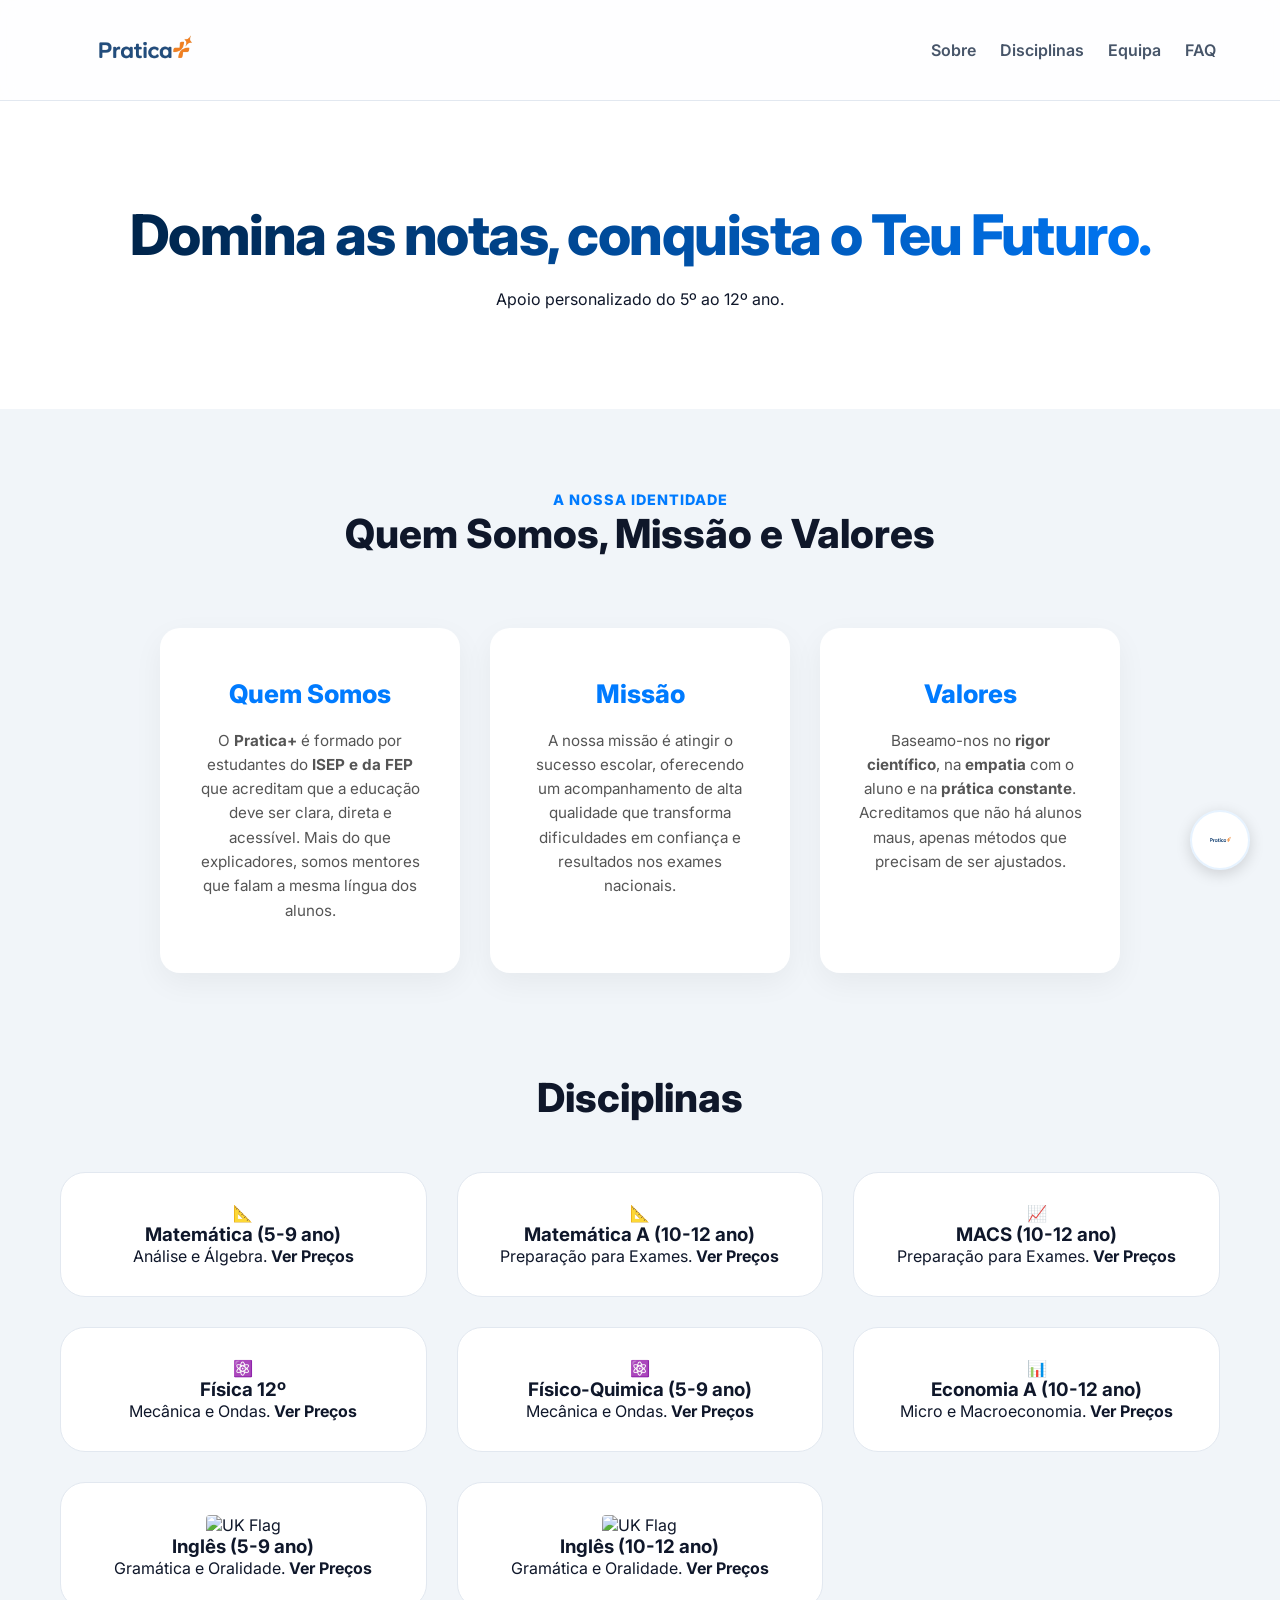
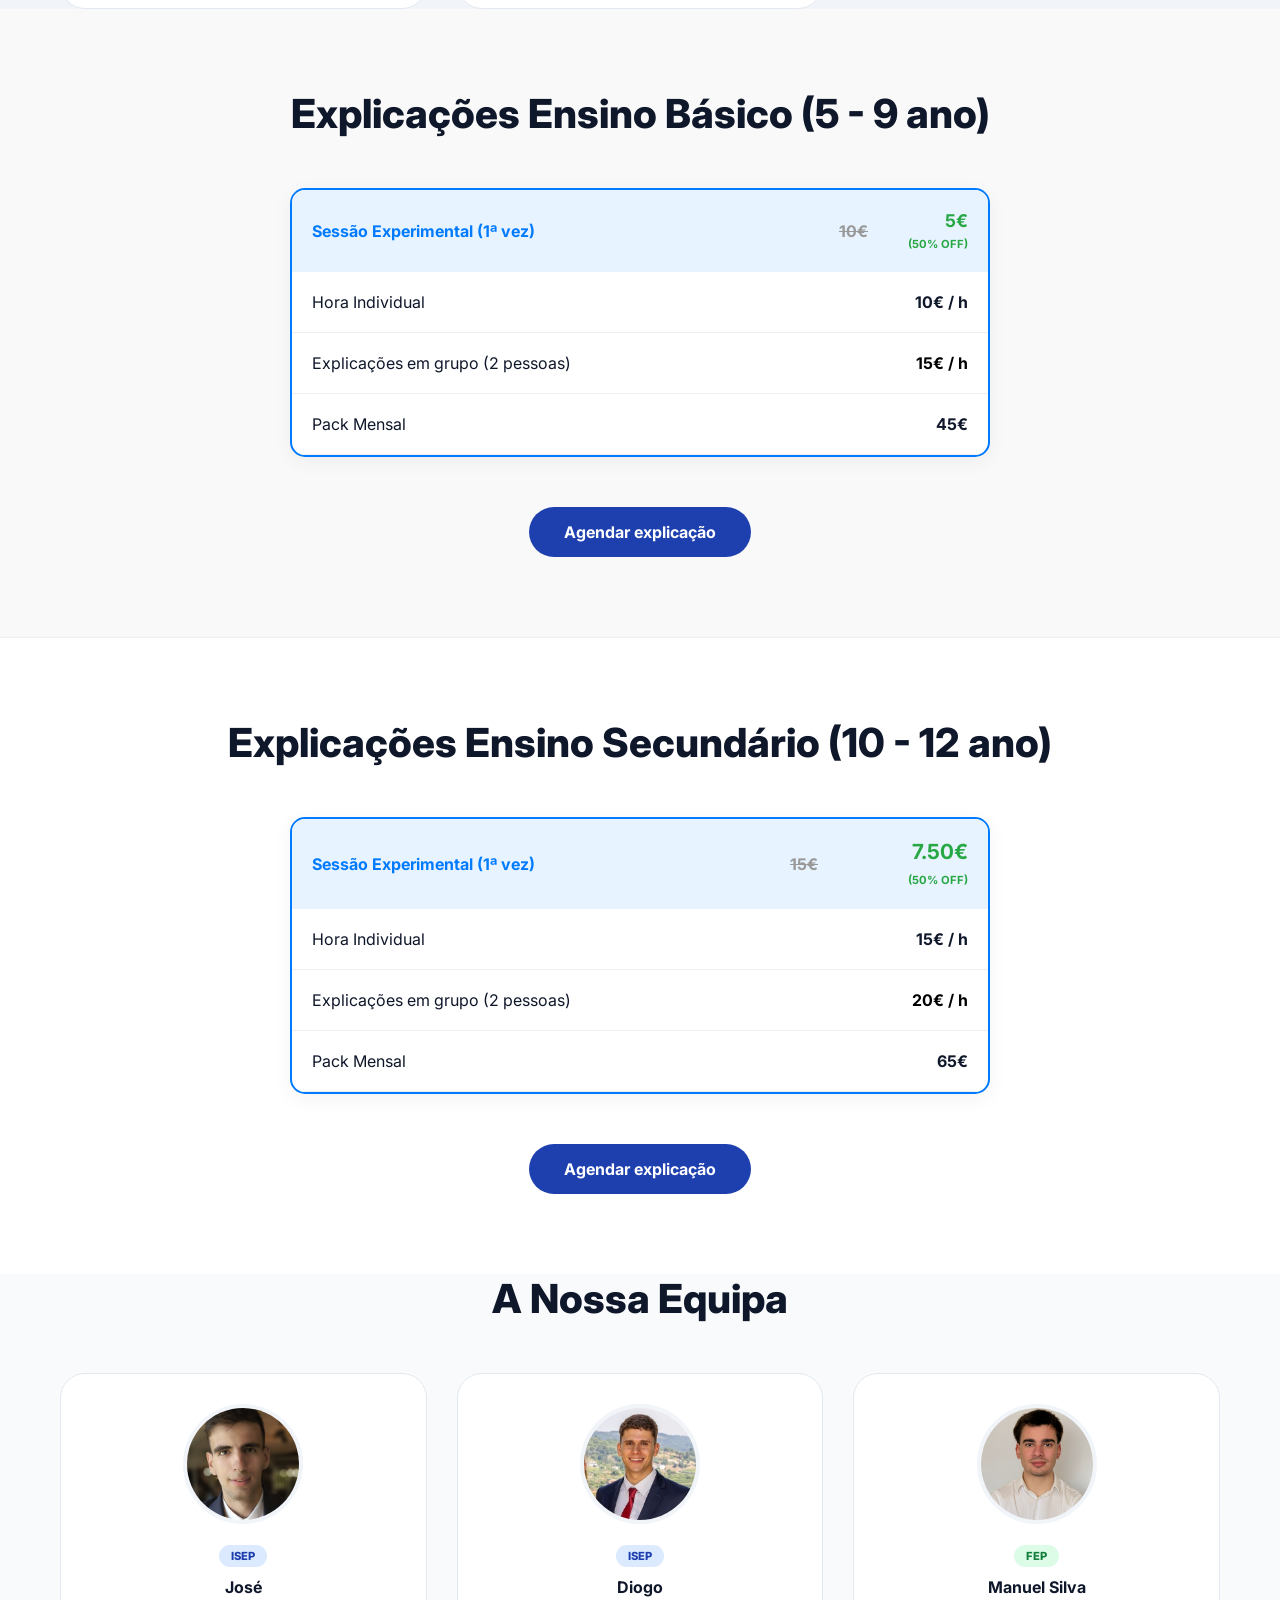
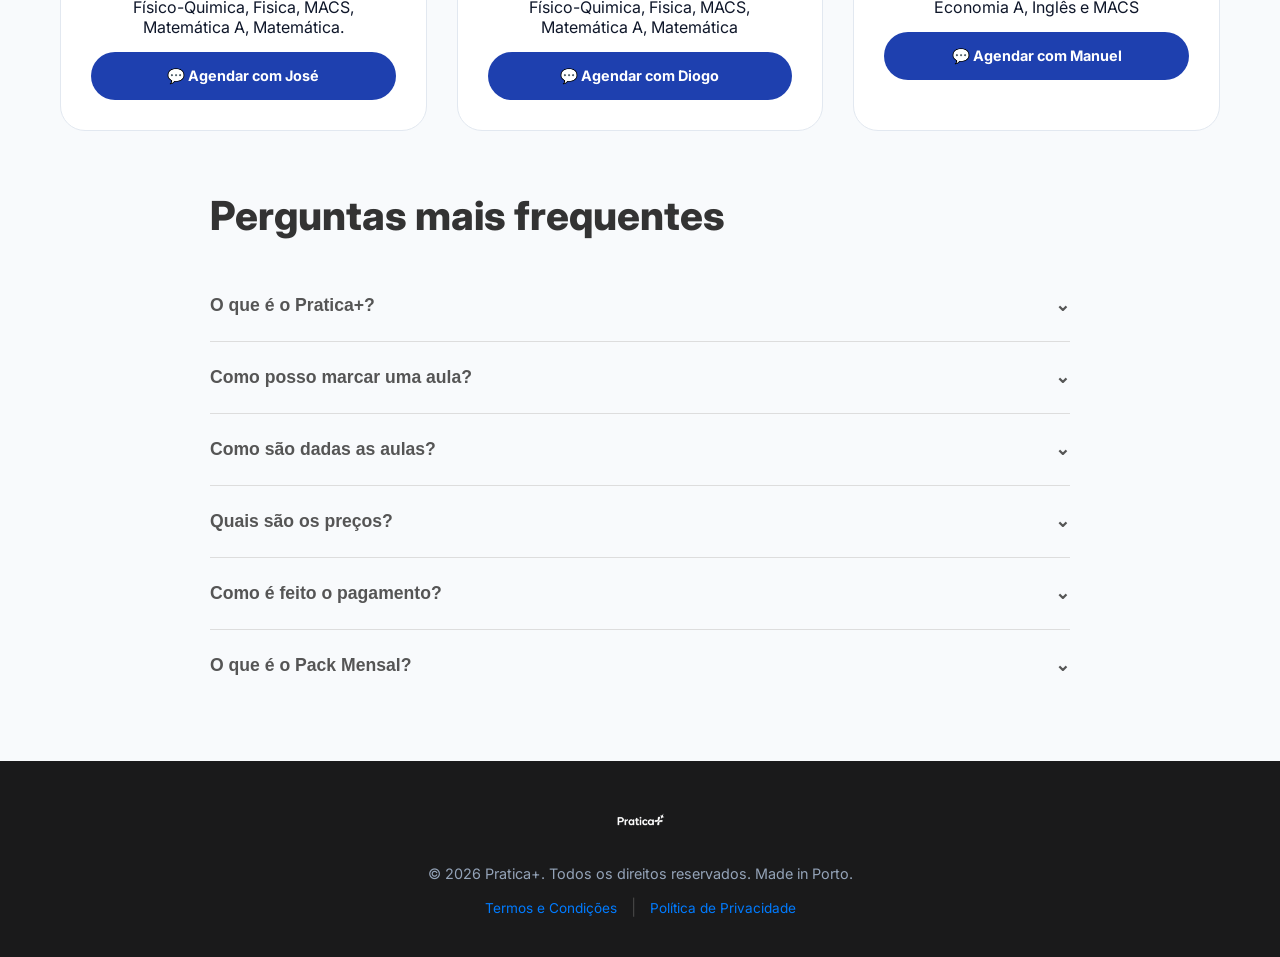
==== commit e91d1ac8: "new" ====
--- a/index.html
+++ b/index.html
@@ -53,7 +53,7 @@
     </header>
 
     <section class="hero">
-        <h1>Domina as notas <span class="blue">Conquista o Teu Futuro.</span></h1>
+        <h1>Domina as notas, <span class="blue">conquista o Teu Futuro.</span></h1>
         <p>Apoio personalizado do 5º ao 12º ano.</p>
        
     </section>
@@ -74,7 +74,7 @@
             <div class="sobre-card" ">
                 
                 <h3>Missão</h3>
-                <p>Nossa missão é democratizar o sucesso escolar, oferecendo um acompanhamento de alta qualidade que transforma dificuldades em confiança e resultados reais nos exames nacionais.</p>
+                <p>A nossa missão é atingir o sucesso escolar, oferecendo um acompanhamento de alta qualidade que transforma dificuldades em confiança e resultados nos exames nacionais.</p>
             </div>
 
             <div class="sobre-card">
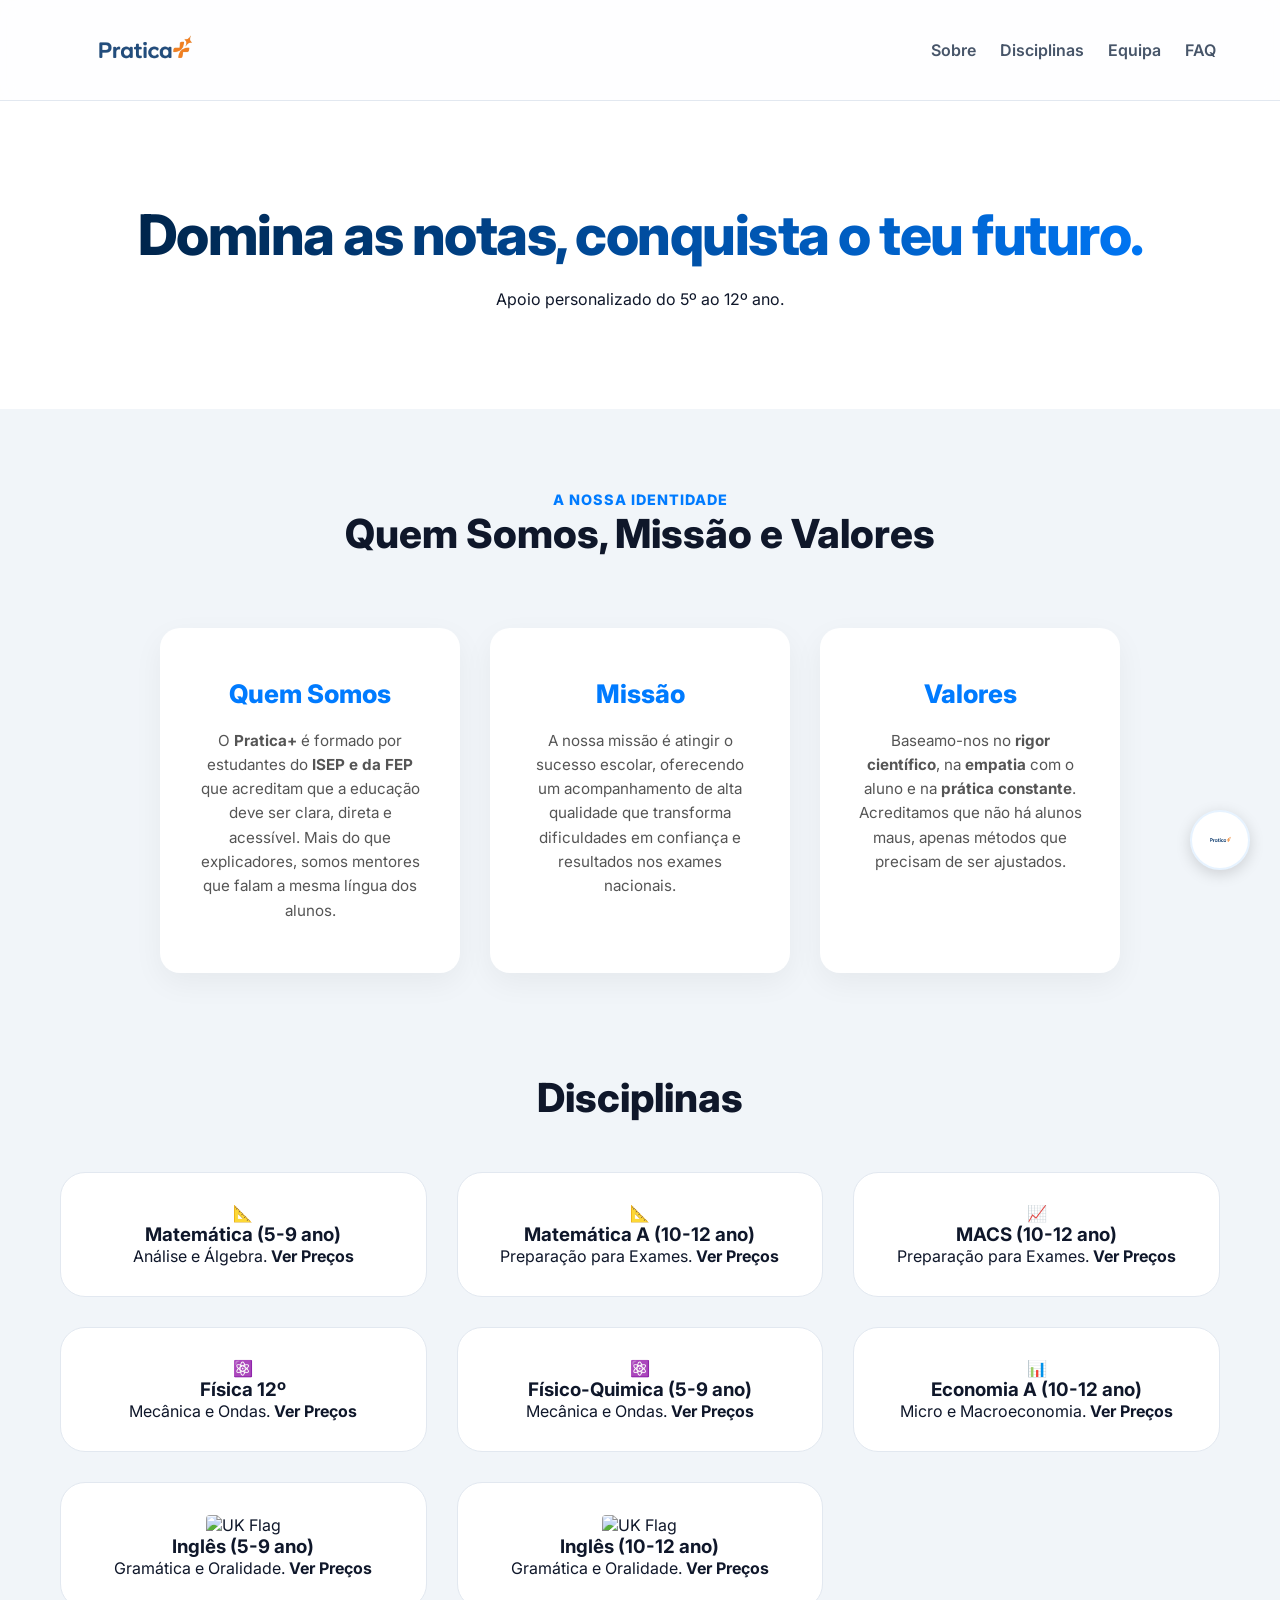
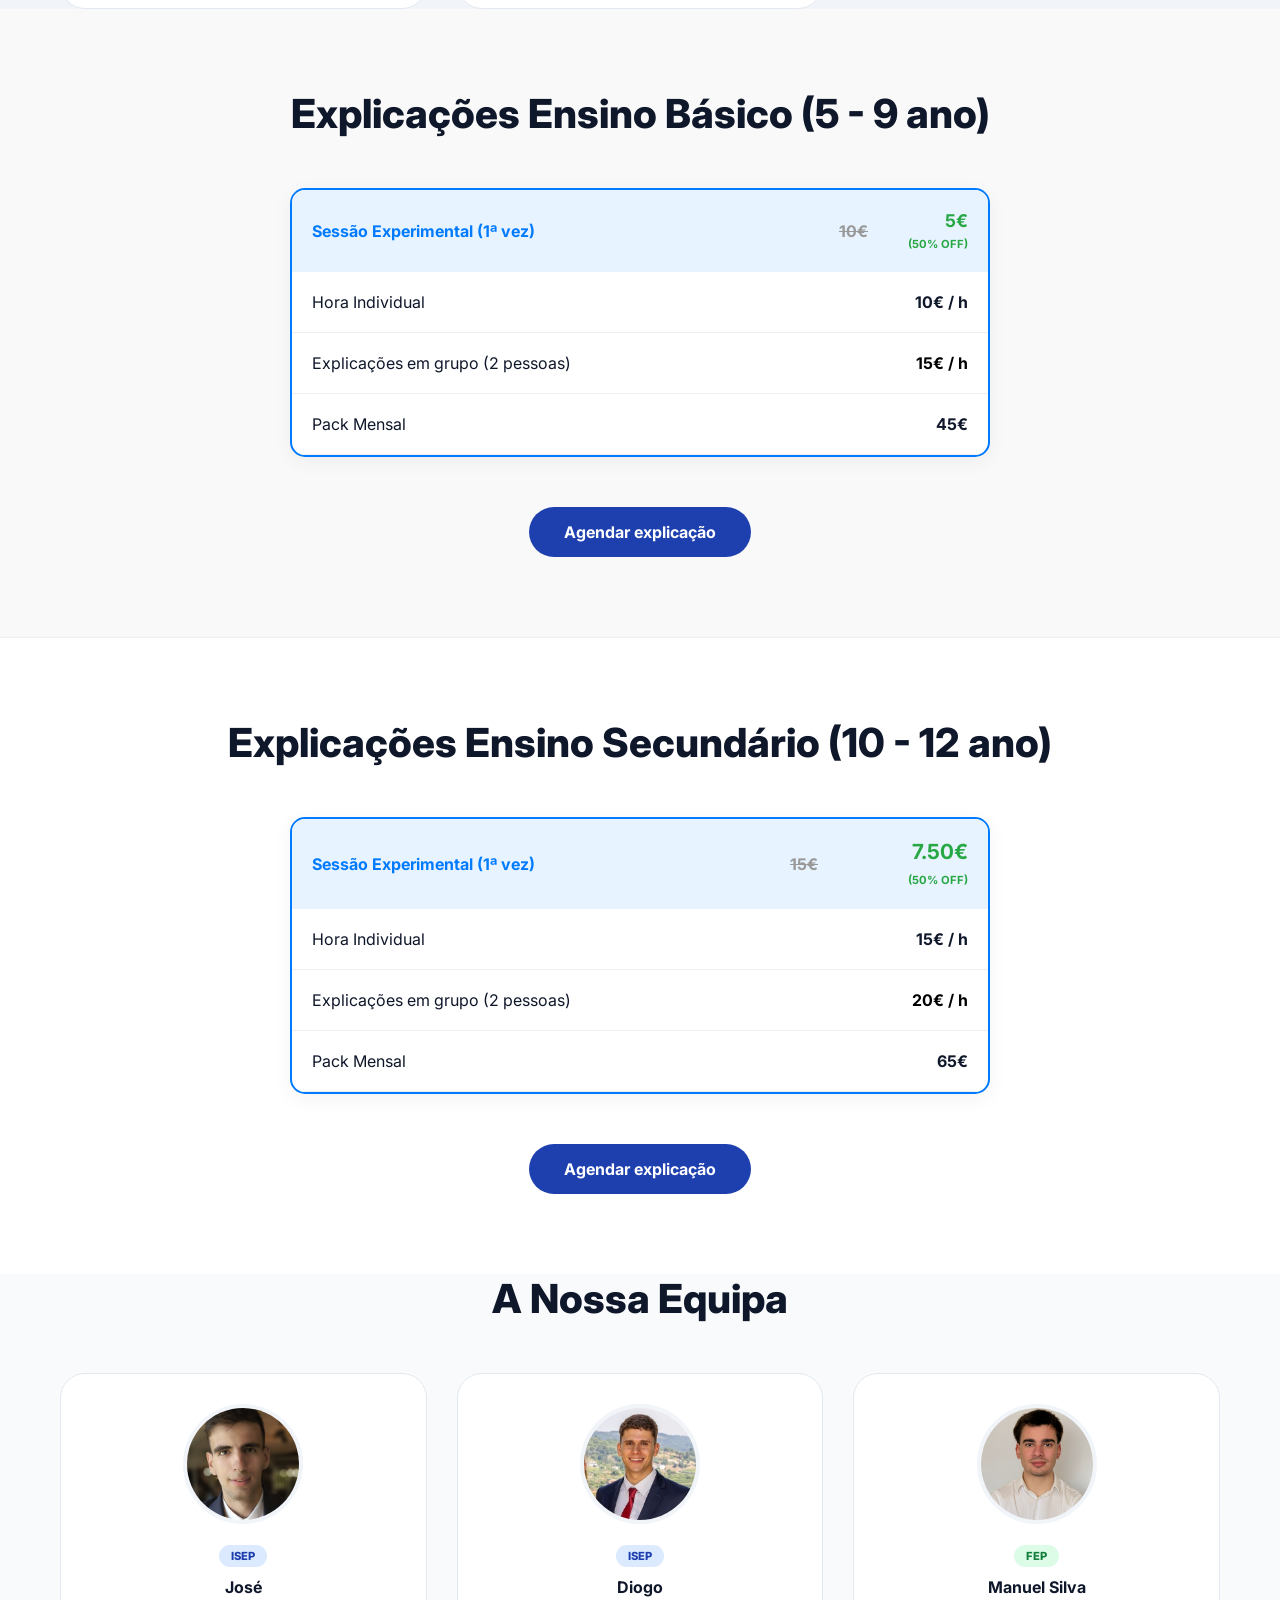
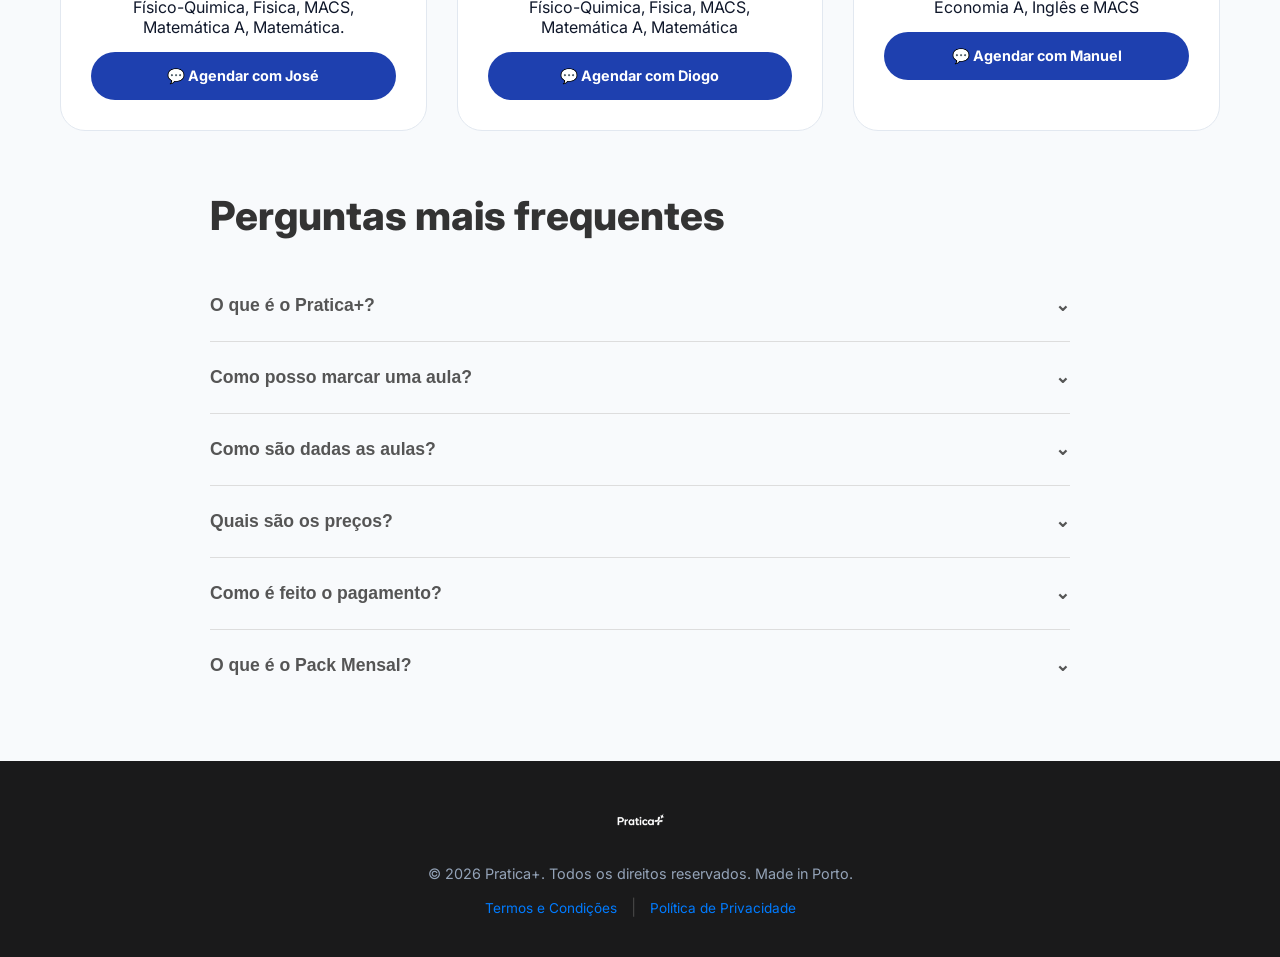
==== commit db00acc5: "yt~" ====
--- a/index.html
+++ b/index.html
@@ -53,7 +53,7 @@
     </header>
 
     <section class="hero">
-        <h1>Domina as notas, <span class="blue">conquista o Teu Futuro.</span></h1>
+        <h1>Domina as notas, <span class="blue">conquista o teu futuro.</span></h1>
         <p>Apoio personalizado do 5º ao 12º ano.</p>
        
     </section>
